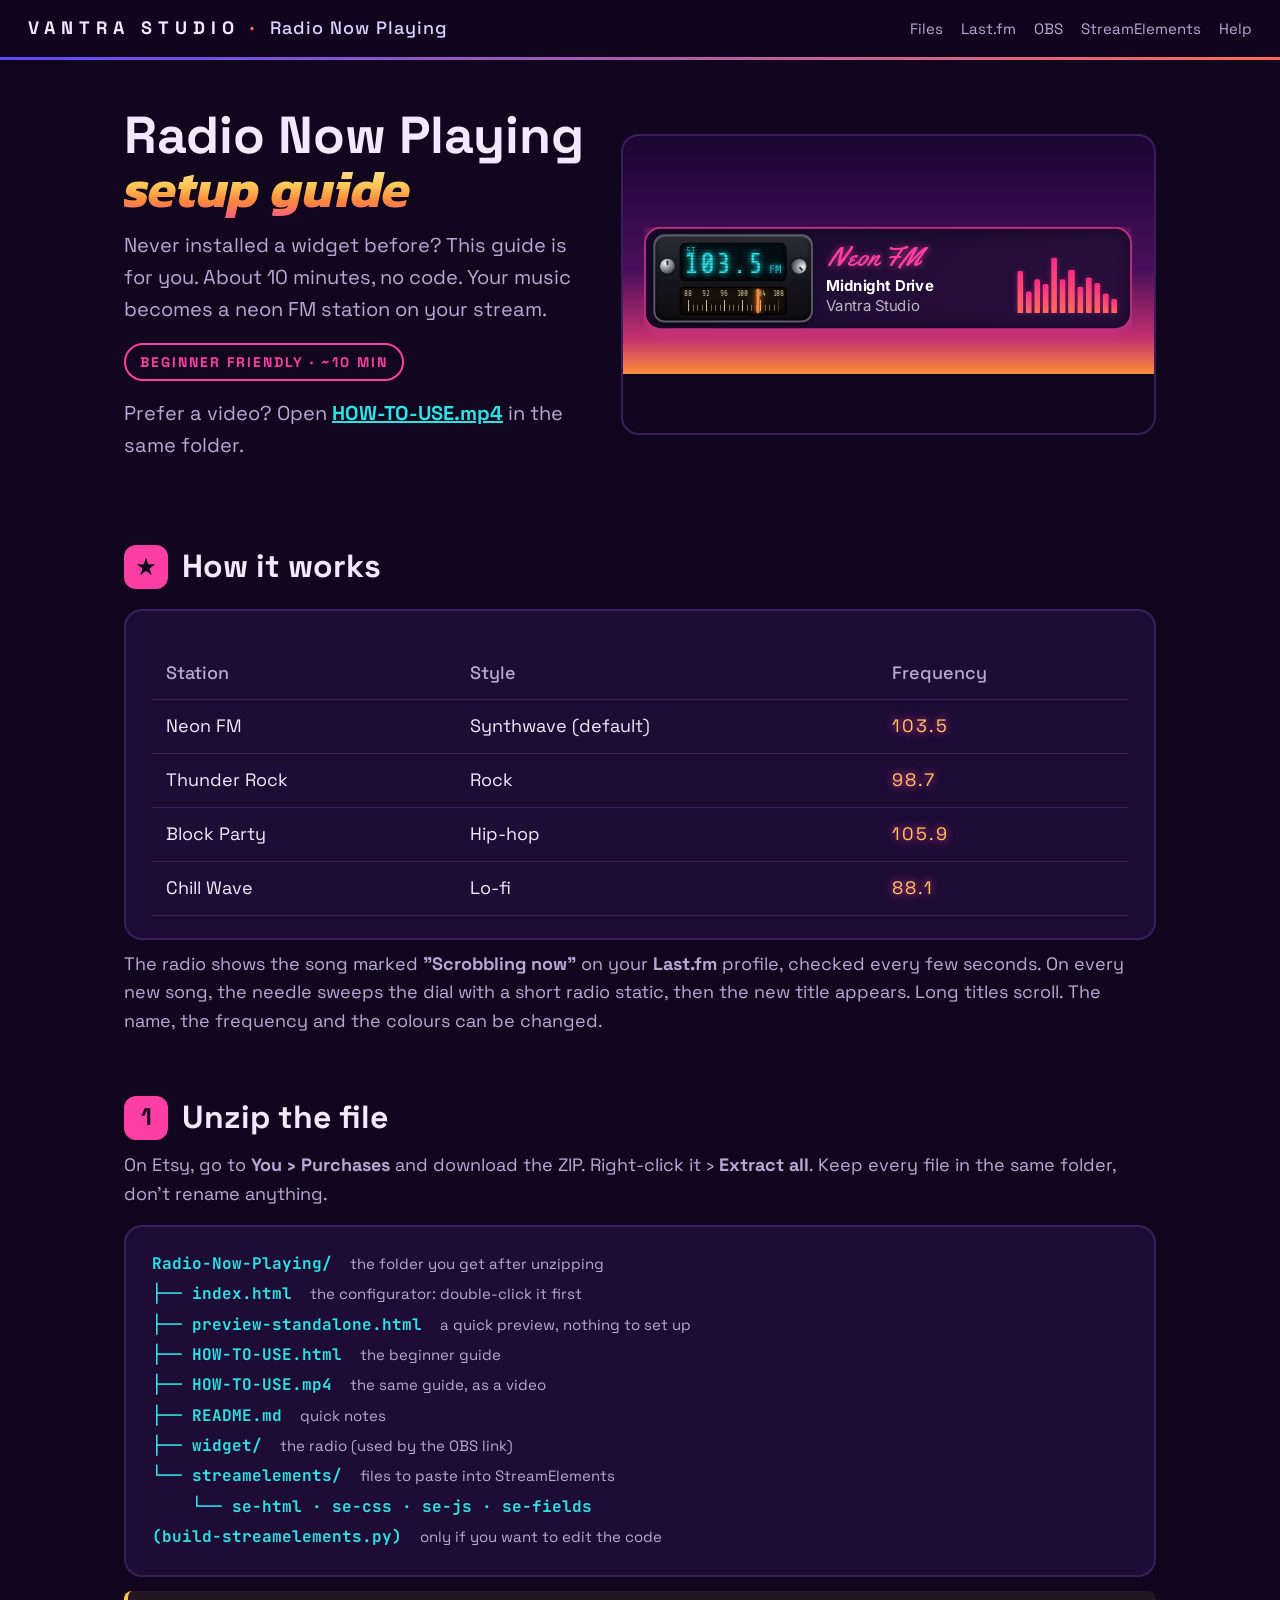
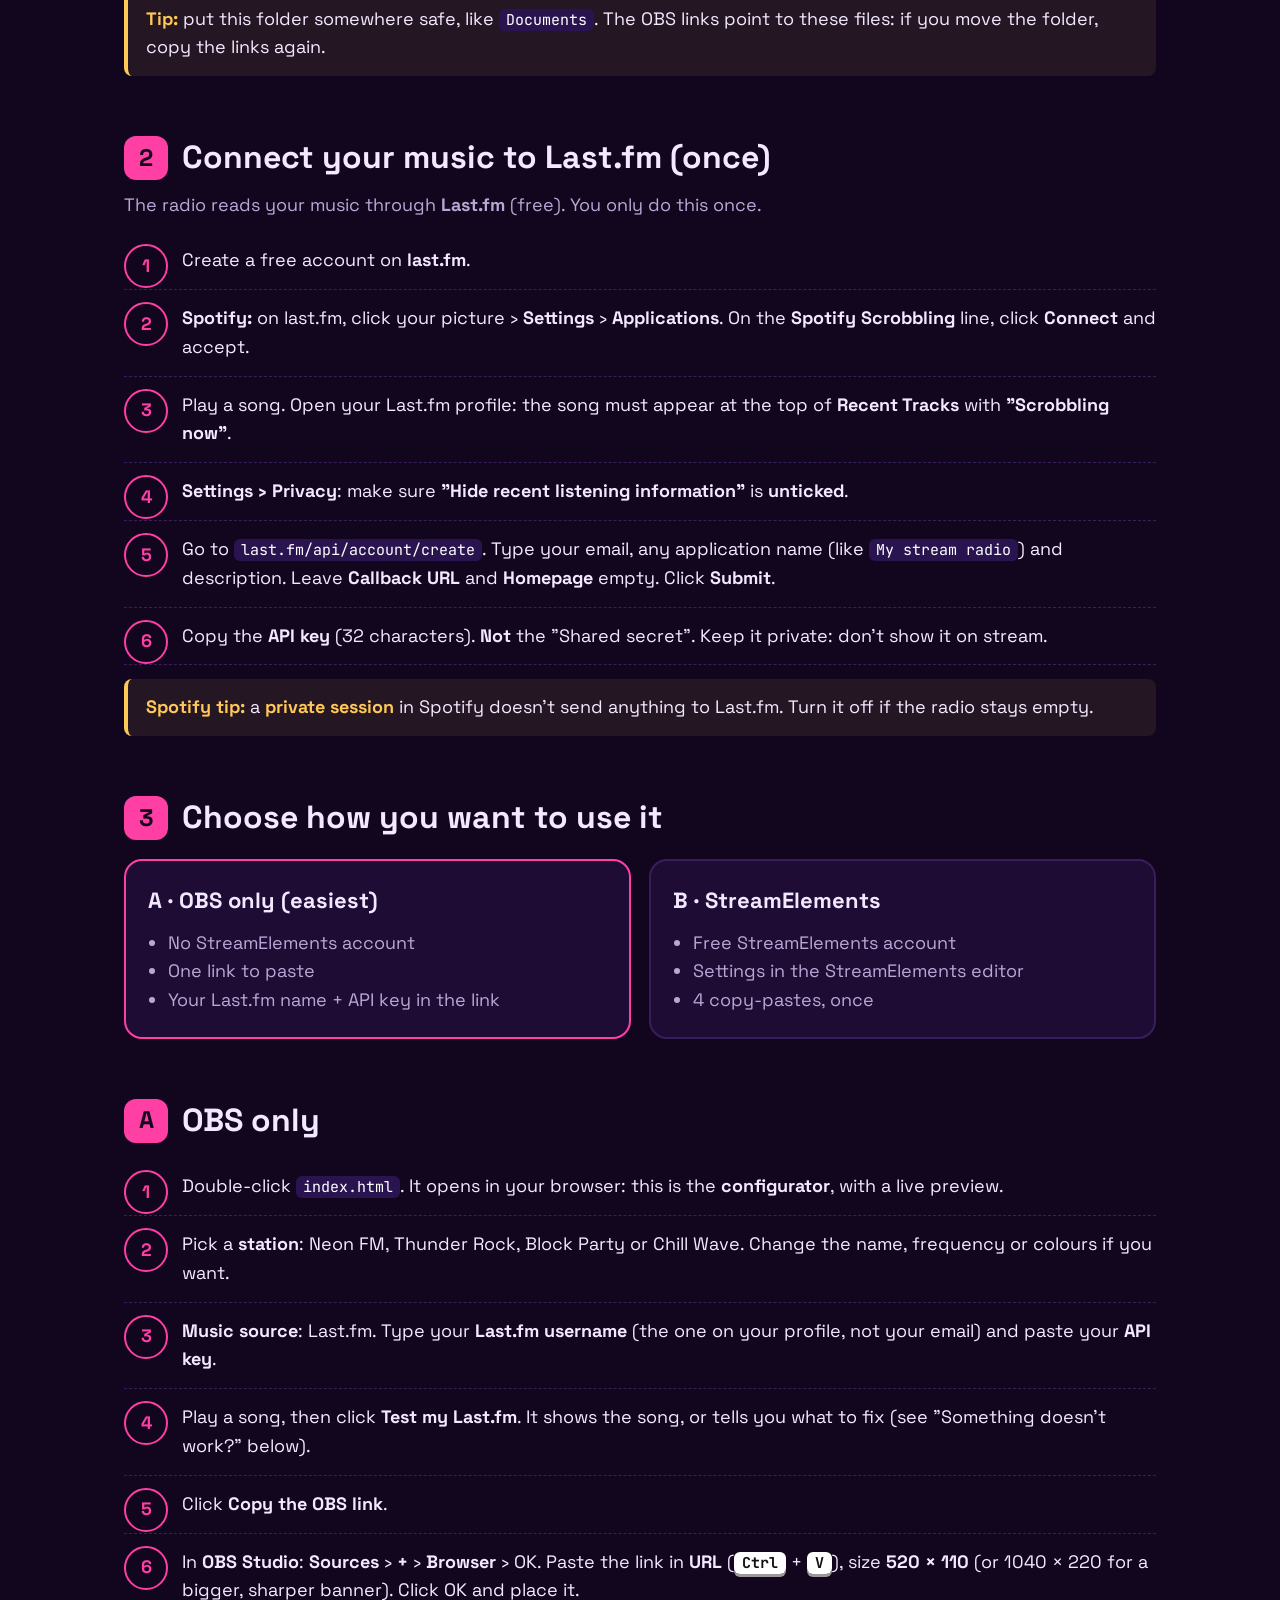
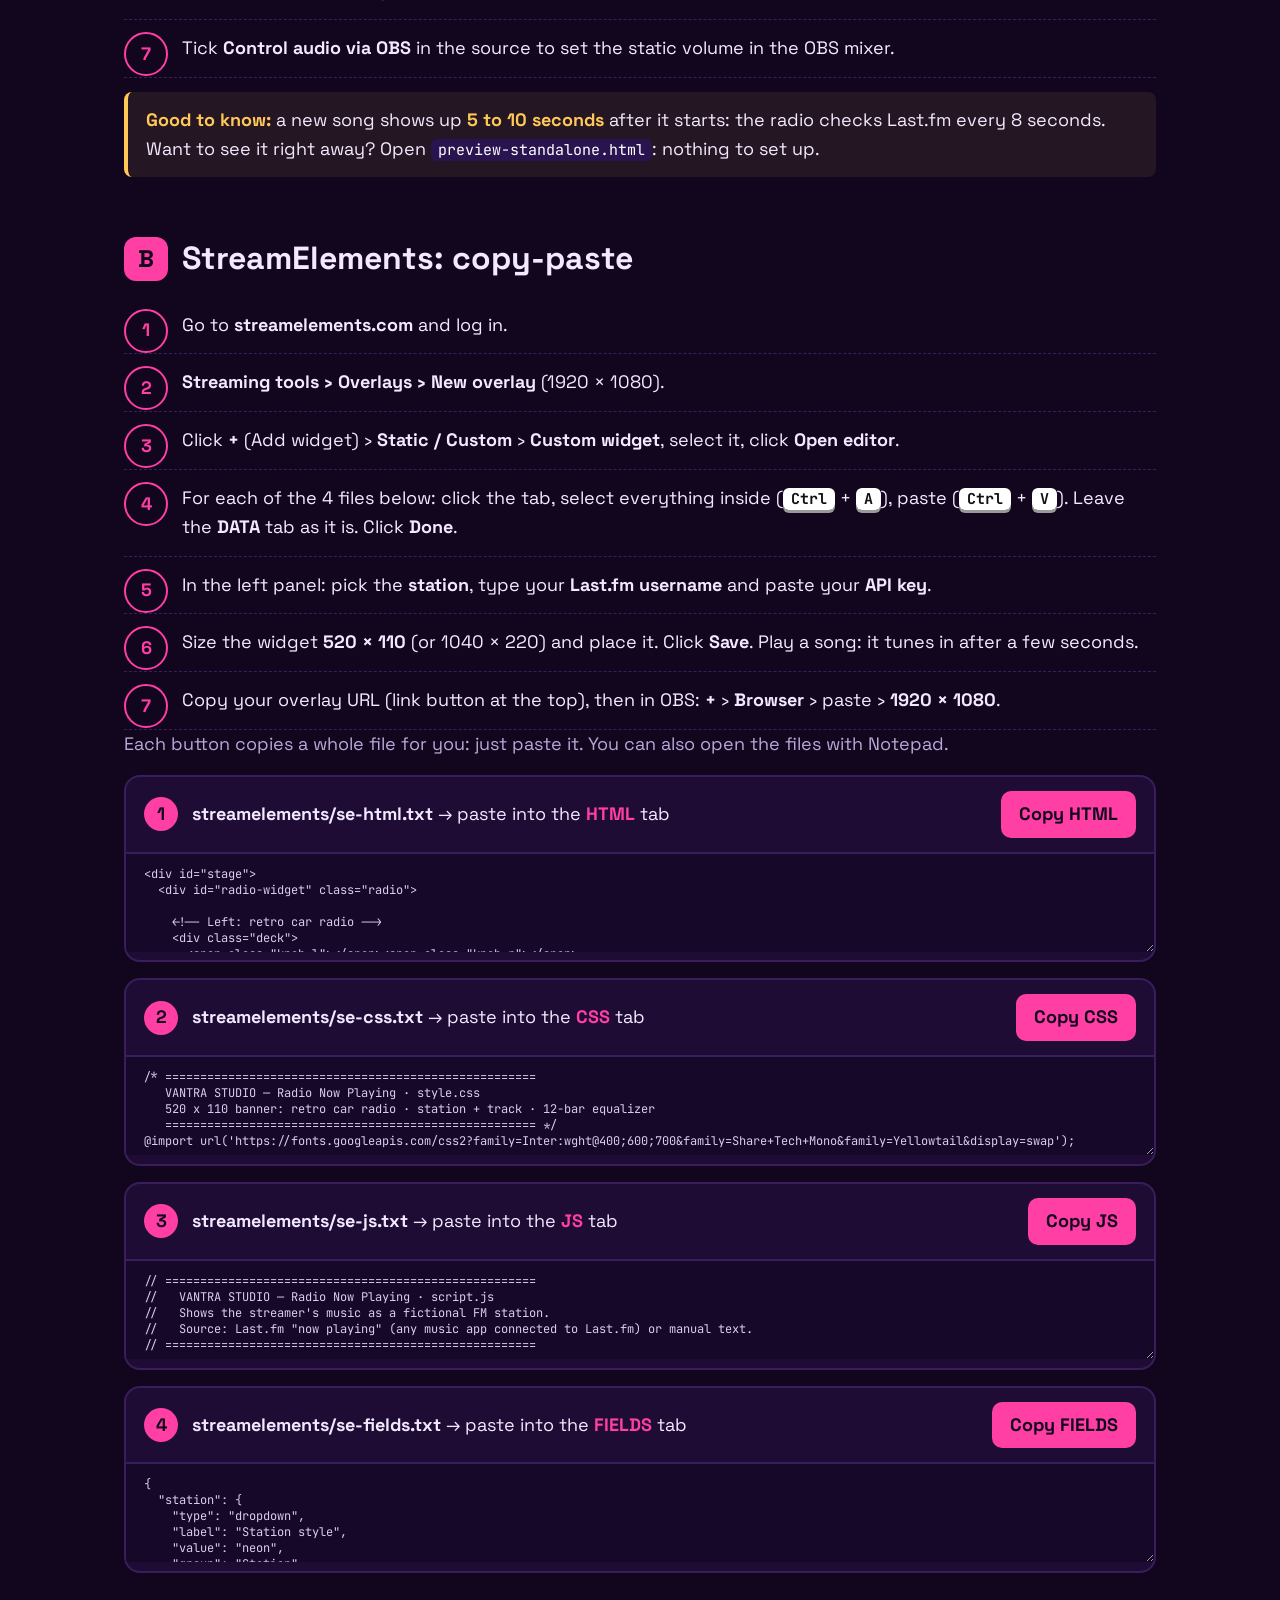
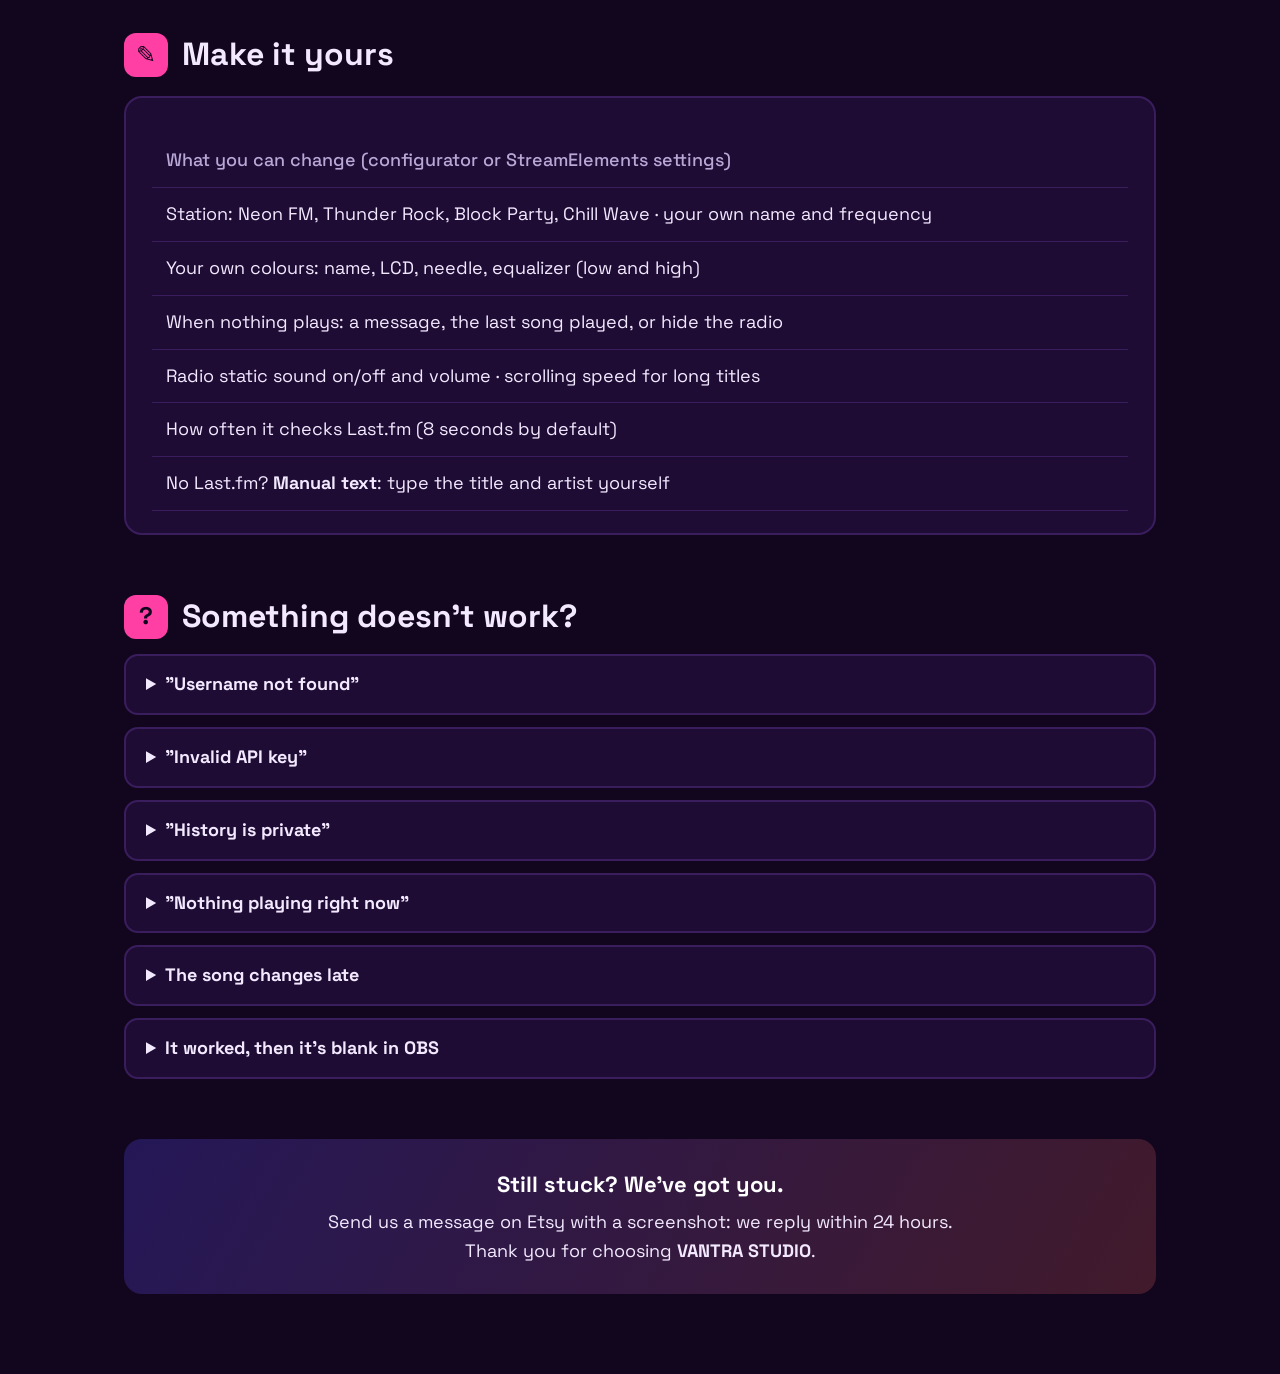
==== HOW-TO-USE.html @ 42553421 "Add beginner guide (HOW-TO-USE.html) and setup tutorial video Co-Authored-By: Claude Opus 5.5 <norep" ====
<!DOCTYPE html>
<html lang="en">
<head>
<meta charset="UTF-8">
<meta name="viewport" content="width=device-width, initial-scale=1">
<title>Radio Now Playing — Setup guide · VANTRA STUDIO</title>
<link href="https://fonts.googleapis.com/css2?family=Space+Grotesk:wght@400;500;700&family=JetBrains+Mono:wght@400;700&family=Kanit:ital,wght@1,900&display=swap" rel="stylesheet">
<style>
:root{--acc:#ff3fa4;--teal:#2de2e6;--gold:#ffc857;--coral:#ff6b5b;--indigo:#5b4bff;--bg:#12061f;--card:#1e0c35;--line:#3a1d5c;--text:#f3e9ff;--muted:#b9a8d6}
*{margin:0;padding:0;box-sizing:border-box}
body{background:var(--bg);color:var(--text);font-family:'Space Grotesk',system-ui,sans-serif;font-size:18px;line-height:1.6}
a{color:var(--teal)}
.bar{position:sticky;top:0;z-index:10;display:flex;justify-content:space-between;align-items:center;padding:14px 28px;background:rgba(18,6,31,.92);backdrop-filter:blur(8px);border-bottom:3px solid transparent;border-image:linear-gradient(90deg,var(--indigo),var(--coral)) 1}
.brand{font-weight:700;letter-spacing:6px}.brand span{color:var(--coral);margin:0 10px}.brand em{font-style:normal;letter-spacing:1px;font-weight:500;color:#d9d4ff}
.bar nav a{color:var(--muted);text-decoration:none;margin-left:18px;font-size:15px}
.wrap{max-width:1080px;margin:0 auto;padding:0 24px 80px}
.hero{display:grid;grid-template-columns:1fr 1.15fr;gap:32px;align-items:center;padding:48px 0 24px}
.hero h1{font-size:52px;line-height:1.05}.hero h1 b{font-family:Kanit;font-style:italic;background:linear-gradient(180deg,#fff6d8,var(--gold) 45%,#ff8a3d 65%,var(--acc));-webkit-background-clip:text;background-clip:text;color:transparent}
.hero p{color:var(--muted);font-size:20px;margin-top:12px}
.pill{display:inline-block;margin-top:18px;padding:6px 14px;border-radius:999px;border:2px solid var(--acc);color:var(--acc);font-weight:700;font-size:14px;letter-spacing:2px}
.preview{position:relative;aspect-ratio:16/9;border-radius:18px;overflow:hidden;border:2px solid var(--line);background:linear-gradient(180deg,#1a0533,#4a0f5c 45%,#c2306e 68%,#ff8a3d 80%,#12061f 80.3%)}
.preview iframe{position:absolute;inset:0;width:100%;height:100%;border:0}
h2{font-size:32px;margin:56px 0 8px;display:flex;align-items:center;gap:14px}
h2 .n{display:inline-flex;min-width:44px;height:44px;padding:0 8px;border-radius:12px;background:var(--acc);color:#12061f;align-items:center;justify-content:center;font-size:24px}
h3{font-size:22px;margin:24px 0 6px;color:var(--teal)}
.lead{color:var(--muted)}
.card{background:var(--card);border:2px solid var(--line);border-radius:18px;padding:22px 26px;margin-top:16px}
.tree{font-family:'JetBrains Mono',monospace;font-size:16px;line-height:1.9;white-space:pre}
.tree b{color:var(--teal)}.tree i{font-style:normal;font-family:'Space Grotesk';color:var(--muted);margin-left:18px;font-size:15px}
ol.steps{counter-reset:s;list-style:none;margin-top:12px}
ol.steps>li{counter-increment:s;position:relative;padding:14px 0 14px 58px;border-bottom:1px dashed var(--line)}
ol.steps>li::before{content:counter(s);position:absolute;left:0;top:12px;width:40px;height:40px;border-radius:50%;border:2px solid var(--acc);color:var(--acc);font-weight:700;display:flex;align-items:center;justify-content:center}
kbd{font-family:'JetBrains Mono';background:#fff;color:#111;border-radius:6px;padding:1px 8px;box-shadow:0 3px 0 #999;font-size:15px;font-weight:700}
code{font-family:'JetBrains Mono';background:#2a1450;border-radius:6px;padding:1px 7px;font-size:15px;color:#fff}
.tip{margin-top:14px;padding:14px 18px;border-left:4px solid var(--gold);background:rgba(255,200,87,.08);border-radius:8px}.tip b{color:var(--gold)}
.methods{display:grid;grid-template-columns:1fr 1fr;gap:18px;margin-top:16px}
.method{background:var(--card);border:2px solid var(--line);border-radius:18px;padding:22px}.method.best{border-color:var(--acc)}
.method h4{font-size:22px}.method ul{margin:10px 0 0 20px;color:var(--muted)}
table{width:100%;border-collapse:collapse;margin-top:14px}td,th{text-align:left;padding:12px 14px;border-bottom:1px solid var(--line)}th{color:var(--muted);font-weight:500}
td.st{color:var(--gold);letter-spacing:2px;text-shadow:0 0 8px var(--acc)}
.copy{margin-top:16px;background:var(--card);border:2px solid var(--line);border-radius:16px;overflow:hidden}
.copy-head{display:flex;align-items:center;gap:14px;padding:14px 18px}.copy-head div{flex:1}.acc{color:var(--acc)}
.num{display:inline-flex;width:34px;height:34px;border-radius:50%;background:var(--acc);color:#12061f;font-weight:700;align-items:center;justify-content:center;flex-shrink:0}
.copy button{font:inherit;font-weight:700;padding:9px 18px;border-radius:10px;border:0;background:var(--acc);color:#12061f;cursor:pointer}.copy button.done{background:#fff}
.copy textarea{width:100%;height:100px;border:0;border-top:2px solid var(--line);background:#160828;color:#d8cdf2;font-family:'JetBrains Mono';font-size:12px;padding:12px 18px;resize:vertical}
details{background:var(--card);border:2px solid var(--line);border-radius:14px;padding:14px 20px;margin-top:12px}summary{cursor:pointer;font-weight:700}details p{margin-top:8px;color:var(--muted)}
.foot{margin-top:60px;padding:28px;border-radius:18px;background:linear-gradient(120deg,rgba(91,75,255,.25),rgba(255,107,91,.2));text-align:center}
@media (max-width:820px){.hero,.methods{grid-template-columns:1fr}.hero h1{font-size:38px}.tree{font-size:13px}}
</style>
</head>
<body>
<div class="bar"><div class="brand">VANTRA STUDIO<span>·</span><em>Radio Now Playing</em></div>
<nav><a href="#folder">Files</a><a href="#lastfm">Last.fm</a><a href="#obs">OBS</a><a href="#se">StreamElements</a><a href="#help">Help</a></nav></div>
<div class="wrap">
<div class="hero">
  <div>
    <h1>Radio Now Playing<br><b>setup guide</b></h1>
    <p>Never installed a widget before? This guide is for you. About 10 minutes, no code. Your music becomes a neon FM station on your stream.</p>
    <span class="pill">BEGINNER FRIENDLY · ~10 MIN</span>
    <p style="margin-top:16px">Prefer a video? Open <a href="HOW-TO-USE.mp4"><b>HOW-TO-USE.mp4</b></a> in the same folder.</p>
  </div>
  <div class="preview"><iframe src="widget/index.html?demo=1&staticSound=false" title="Live preview" style="inset:auto;left:4%;top:50%;width:92%;height:auto;aspect-ratio:520/124;transform:translateY(-50%)"></iframe></div>
</div>

<h2><span class="n">★</span>How it works</h2>
<div class="card"><table>
<tr><th>Station</th><th>Style</th><th>Frequency</th></tr>
<tr><td>Neon FM</td><td>Synthwave (default)</td><td class="st">103.5</td></tr>
<tr><td>Thunder Rock</td><td>Rock</td><td class="st">98.7</td></tr>
<tr><td>Block Party</td><td>Hip-hop</td><td class="st">105.9</td></tr>
<tr><td>Chill Wave</td><td>Lo-fi</td><td class="st">88.1</td></tr>
</table></div>
<p class="lead" style="margin-top:10px">The radio shows the song marked <b>"Scrobbling now"</b> on your <b>Last.fm</b> profile, checked every few seconds. On every new song, the needle sweeps the dial with a short radio static, then the new title appears. Long titles scroll. The name, the frequency and the colours can be changed.</p>

<h2 id="folder"><span class="n">1</span>Unzip the file</h2>
<p class="lead">On Etsy, go to <b>You › Purchases</b> and download the ZIP. Right-click it › <b>Extract all</b>. Keep every file in the same folder, don't rename anything.</p>
<div class="card tree"><div><b>Radio-Now-Playing/</b><i>the folder you get after unzipping</i></div><div><b>├── index.html</b><i>the configurator: double-click it first</i></div><div><b>├── preview-standalone.html</b><i>a quick preview, nothing to set up</i></div><div><b>├── HOW-TO-USE.html</b><i>the beginner guide</i></div><div><b>├── HOW-TO-USE.mp4</b><i>the same guide, as a video</i></div><div><b>├── README.md</b><i>quick notes</i></div><div><b>├── widget/</b><i>the radio (used by the OBS link)</i></div><div><b>└── streamelements/</b><i>files to paste into StreamElements</i></div><div><b>    └── se-html · se-css · se-js · se-fields</b><i></i></div><div><b>(build-streamelements.py)</b><i>only if you want to edit the code</i></div></div>
<div class="tip"><b>Tip:</b> put this folder somewhere safe, like <code>Documents</code>. The OBS links point to these files: if you move the folder, copy the links again.</div>

<h2 id="lastfm"><span class="n">2</span>Connect your music to Last.fm (once)</h2>
<p class="lead">The radio reads your music through <b>Last.fm</b> (free). You only do this once.</p>
<ol class="steps">
  <li>Create a free account on <b>last.fm</b>.</li>
  <li><b>Spotify:</b> on last.fm, click your picture › <b>Settings</b> › <b>Applications</b>. On the <b>Spotify Scrobbling</b> line, click <b>Connect</b> and accept.</li>
  <li>Play a song. Open your Last.fm profile: the song must appear at the top of <b>Recent Tracks</b> with <b>"Scrobbling now"</b>.</li>
  <li><b>Settings › Privacy</b>: make sure <b>"Hide recent listening information"</b> is <b>unticked</b>.</li>
  <li>Go to <code>last.fm/api/account/create</code>. Type your email, any application name (like <code>My stream radio</code>) and description. Leave <b>Callback URL</b> and <b>Homepage</b> empty. Click <b>Submit</b>.</li>
  <li>Copy the <b>API key</b> (32 characters). <b>Not</b> the "Shared secret". Keep it private: don't show it on stream.</li>
</ol>
<div class="tip"><b>Spotify tip:</b> a <b>private session</b> in Spotify doesn't send anything to Last.fm. Turn it off if the radio stays empty.</div>

<h2><span class="n">3</span>Choose how you want to use it</h2>
<div class="methods">
  <div class="method best"><h4>A · OBS only (easiest)</h4><ul><li>No StreamElements account</li><li>One link to paste</li><li>Your Last.fm name + API key in the link</li></ul></div>
  <div class="method"><h4>B · StreamElements</h4><ul><li>Free StreamElements account</li><li>Settings in the StreamElements editor</li><li>4 copy-pastes, once</li></ul></div>
</div>

<h2 id="obs"><span class="n">A</span>OBS only</h2>
<ol class="steps">
  <li>Double-click <code>index.html</code>. It opens in your browser: this is the <b>configurator</b>, with a live preview.</li>
  <li>Pick a <b>station</b>: Neon FM, Thunder Rock, Block Party or Chill Wave. Change the name, frequency or colours if you want.</li>
  <li><b>Music source</b>: Last.fm. Type your <b>Last.fm username</b> (the one on your profile, not your email) and paste your <b>API key</b>.</li>
  <li>Play a song, then click <b>Test my Last.fm</b>. It shows the song, or tells you what to fix (see "Something doesn't work?" below).</li>
  <li>Click <b>Copy the OBS link</b>.</li>
  <li>In <b>OBS Studio</b>: <b>Sources</b> › <b>+</b> › <b>Browser</b> › OK. Paste the link in <b>URL</b> (<kbd>Ctrl</kbd> + <kbd>V</kbd>), size <b>520 × 110</b> (or 1040 × 220 for a bigger, sharper banner). Click OK and place it.</li>
  <li>Tick <b>Control audio via OBS</b> in the source to set the static volume in the OBS mixer.</li>
</ol>
<div class="tip"><b>Good to know:</b> a new song shows up <b>5 to 10 seconds</b> after it starts: the radio checks Last.fm every 8 seconds. Want to see it right away? Open <code>preview-standalone.html</code>: nothing to set up.</div>

<h2 id="se"><span class="n">B</span>StreamElements: copy-paste</h2>
<ol class="steps">
  <li>Go to <b>streamelements.com</b> and log in.</li>
  <li><b>Streaming tools › Overlays › New overlay</b> (1920 × 1080).</li>
  <li>Click <b>+</b> (Add widget) › <b>Static / Custom</b> › <b>Custom widget</b>, select it, click <b>Open editor</b>.</li>
  <li>For each of the 4 files below: click the tab, select everything inside (<kbd>Ctrl</kbd> + <kbd>A</kbd>), paste (<kbd>Ctrl</kbd> + <kbd>V</kbd>). Leave the <b>DATA</b> tab as it is. Click <b>Done</b>.</li>
  <li>In the left panel: pick the <b>station</b>, type your <b>Last.fm username</b> and paste your <b>API key</b>.</li>
  <li>Size the widget <b>520 × 110</b> (or 1040 × 220) and place it. Click <b>Save</b>. Play a song: it tunes in after a few seconds.</li>
  <li>Copy your overlay URL (link button at the top), then in OBS: <b>+</b> › <b>Browser</b> › paste › <b>1920 × 1080</b>.</li>
</ol>
<p class="lead">Each button copies a whole file for you: just paste it. You can also open the files with Notepad.</p>
<div class="copy"><div class="copy-head"><span class="num">1</span><div><b>streamelements/se-html.txt</b> → paste into the <b class="acc">HTML</b> tab</div>
    <button onclick="copyCode(0, this)">Copy HTML</button></div>
    <textarea id="code0" readonly>&lt;div id="stage"&gt;
  &lt;div id="radio-widget" class="radio"&gt;

    &lt;!-- Left: retro car radio --&gt;
    &lt;div class="deck"&gt;
      &lt;span class="knob l"&gt;&lt;/span&gt;&lt;span class="knob r"&gt;&lt;/span&gt;
      &lt;div class="lcd"&gt;
        &lt;canvas class="static" id="lcd-static" width="120" height="40"&gt;&lt;/canvas&gt;
        &lt;span class="st"&gt;ST&lt;/span&gt;
        &lt;span class="freq" id="freq"&gt;103.5&lt;/span&gt;&lt;span class="band"&gt;FM&lt;/span&gt;
      &lt;/div&gt;
      &lt;div class="dial"&gt;
        &lt;div class="scale"&gt;
          &lt;span style="left:0%"&gt;88&lt;/span&gt;&lt;span style="left:20%"&gt;92&lt;/span&gt;&lt;span style="left:40%"&gt;96&lt;/span&gt;
          &lt;span style="left:60%"&gt;100&lt;/span&gt;&lt;span style="left:80%"&gt;104&lt;/span&gt;&lt;span style="left:100%"&gt;108&lt;/span&gt;
        &lt;/div&gt;
        &lt;div class="ticks"&gt;&lt;/div&gt;
        &lt;div class="needle" id="needle"&gt;&lt;/div&gt;
      &lt;/div&gt;
    &lt;/div&gt;

    &lt;!-- Center: station + now playing --&gt;
    &lt;div class="info"&gt;
      &lt;canvas class="static" id="info-static" width="200" height="80"&gt;&lt;/canvas&gt;
      &lt;div class="station" id="station"&gt;Neon FM&lt;/div&gt;
      &lt;div class="line title"&gt;&lt;span class="marquee" id="title"&gt;Tuning in…&lt;/span&gt;&lt;/div&gt;
      &lt;div class="line artist"&gt;&lt;span class="marquee" id="artist"&gt;&lt;/span&gt;&lt;/div&gt;
    &lt;/div&gt;

    &lt;!-- Right: equalizer --&gt;
    &lt;div class="eq" id="eq"&gt;&lt;/div&gt;

  &lt;/div&gt;
&lt;/div&gt;
</textarea></div><div class="copy"><div class="copy-head"><span class="num">2</span><div><b>streamelements/se-css.txt</b> → paste into the <b class="acc">CSS</b> tab</div>
    <button onclick="copyCode(1, this)">Copy CSS</button></div>
    <textarea id="code1" readonly>/* =====================================================
   VANTRA STUDIO — Radio Now Playing · style.css
   520 x 110 banner: retro car radio · station + track · 12-bar equalizer
   ===================================================== */
@import url('https://fonts.googleapis.com/css2?family=Inter:wght@400;600;700&amp;family=Share+Tech+Mono&amp;family=Yellowtail&amp;display=swap');

:root {
  /* Set by the station preset (or your own colors) */
  --name:    #ff3fa4;   /* station name */
  --lcd:     #2de2e6;   /* LCD digits — cyan */
  --needle:  #ff8a3d;   /* dial needle — orange */
  --eq-from: #ff6b5b;   /* equalizer bottom — coral */
  --eq-to:   #ff2e88;   /* equalizer top — hot pink */
  --bg1:     #1a0b2e;
  --bg2:     #2a0f3d;
  --edge:    #ff3fa4;
  --text:    #ffffff;
  --muted:   rgba(255, 255, 255, .7);
  --scale:   1;
}

* { margin: 0; padding: 0; box-sizing: border-box; }
html, body { background: transparent; overflow: hidden; width: 100%; height: 100%; }

#stage {
  position: fixed;
  inset: 0;
  display: flex;
  align-items: flex-start;
  justify-content: flex-start;
}

/* ── The 520 x 110 banner (scaled to fit the browser source) ── */
.radio {
  position: relative;
  flex-shrink: 0;
  width: 520px;
  height: 110px;
  transform: scale(var(--scale));
  transform-origin: 0 0;
  display: flex;
  align-items: center;
  gap: 14px;
  padding: 8px 14px 8px 8px;
  border-radius: 18px;
  background: linear-gradient(135deg, var(--bg1), var(--bg2));
  border: 2px solid color-mix(in srgb, var(--edge) 70%, transparent);
  box-shadow: 0 0 14px color-mix(in srgb, var(--edge) 45%, transparent), inset 0 0 18px rgba(0,0,0,.45);
  font-family: Inter, sans-serif;
  color: var(--text);
  overflow: hidden;
  transition: opacity .4s ease, transform .4s ease;
}
.radio.idle-hidden { opacity: 0; }

/* =====================================================
   LEFT — retro car radio
   ===================================================== */
.deck {
  position: relative;
  flex-shrink: 0;
  width: 170px;
  height: 94px;
  border-radius: 12px;
  padding: 7px 26px 6px;
  background: linear-gradient(180deg, #2b2b33 0%, #15151b 55%, #0d0d12 100%);
  border: 2px solid #5a5a66;
  box-shadow: inset 0 1px 0 rgba(255,255,255,.25), inset 0 -2px 6px rgba(0,0,0,.6), 0 2px 6px rgba(0,0,0,.5);
  display: flex;
  flex-direction: column;
  gap: 6px;
}

/* Chrome knobs on both sides */
.knob {
  position: absolute;
  top: 24px;
  width: 16px;
  height: 16px;
  border-radius: 50%;
  background: radial-gradient(circle at 35% 30%, #f4f4f8, #8c8c99 45%, #3b3b44 80%);
  box-shadow: 0 1px 2px rgba(0,0,0,.7);
}
.knob::after { content: ""; position: absolute; left: 7px; top: 2px; width: 2px; height: 5px; background: #2b2b33; border-radius: 1px; }
.knob.l { left: 5px; }
.knob.r { right: 5px; transform: rotate(140deg); }

/* LCD window */
.lcd {
  position: relative;
  height: 42px;
  border-radius: 6px;
  background: linear-gradient(180deg, #05121a, #020a0f);
  border: 1px solid #000;
  box-shadow: inset 0 0 10px rgba(0,0,0,.9);
  display: flex;
  align-items: baseline;
  justify-content: center;
  gap: 5px;
  padding-top: 3px;
  overflow: hidden;
  font-family: 'Share Tech Mono', monospace;
  color: var(--lcd);
  text-shadow: 0 0 6px var(--lcd), 0 0 12px color-mix(in srgb, var(--lcd) 60%, transparent);
}
.lcd::after { /* LCD pixel grid */
  content: "";
  position: absolute;
  inset: 0;
  background: repeating-linear-gradient(0deg, rgba(0,0,0,.25) 0 1px, transparent 1px 3px);
  pointer-events: none;
}
.freq { font-size: 30px; line-height: 36px; letter-spacing: 1px; }
.band { font-size: 13px; opacity: .85; }
.st   { position: absolute; left: 6px; top: 3px; font-size: 9px; opacity: .8; }

/* Frequency dial */
.dial {
  position: relative;
  height: 30px;
  border-radius: 4px;
  background: linear-gradient(180deg, #1b130a, #0e0a06);
  border: 1px solid #000;
  box-shadow: inset 0 0 6px rgba(0,0,0,.9);
  overflow: hidden;
}
.scale { position: absolute; left: 8px; right: 8px; top: 2px; height: 10px; }
.scale span {
  position: absolute;
  transform: translateX(-50%);
  font-family: 'Share Tech Mono', monospace;
  font-size: 8px;
  line-height: 10px;
  color: #e9d8b5;
  opacity: .85;
}
.ticks {
  position: absolute;
  left: 8px; right: 8px; bottom: 3px;
  height: 12px;
  background:
    repeating-linear-gradient(90deg, rgba(233,216,181,.85) 0 1px, transparent 1px 20%),
    repeating-linear-gradient(90deg, rgba(233,216,181,.45) 0 1px, transparent 1px 5%);
  background-size: 100% 100%, 100% 55%;
  background-repeat: no-repeat;
  background-position: 0 0, 0 100%;
}
.needle {
  position: absolute;
  top: 1px;
  bottom: 1px;
  left: 50%;
  width: 3px;
  margin-left: -1px;
  border-radius: 2px;
  background: var(--needle);
  box-shadow: 0 0 6px var(--needle), 0 0 12px color-mix(in srgb, var(--needle) 60%, transparent);
}

/* Radio static (shown 400 ms while tuning) */
canvas.static { position: absolute; inset: 0; width: 100%; height: 100%; opacity: 0; pointer-events: none; z-index: 3; mix-blend-mode: screen; }
.tuning canvas.static { opacity: .75; }

/* =====================================================
   CENTER — station name + now playing
   ===================================================== */
.info {
  position: relative;
  flex: 1;
  min-width: 0;
  height: 94px;
  display: flex;
  flex-direction: column;
  justify-content: center;
}

.station {
  font-family: Yellowtail, cursive;
  font-size: 30px;
  line-height: 34px;
  color: var(--name);
  text-shadow: 0 0 8px color-mix(in srgb, var(--name) 65%, transparent);
  white-space: nowrap;
  overflow: hidden;
  text-overflow: ellipsis;
  padding: 0 2px 2px;
}

.line {
  position: relative;
  height: 22px;
  overflow: hidden;
  white-space: nowrap;
  font-size: 16px;
  line-height: 22px;
  -webkit-mask-image: linear-gradient(90deg, #000 0, #000 calc(100% - 18px), transparent);
  mask-image: linear-gradient(90deg, #000 0, #000 calc(100% - 18px), transparent);
}
.line.title  { font-weight: 700; color: var(--text); }
.line.artist { font-weight: 400; color: var(--muted); }

.marquee { display: inline-block; padding-right: 2px; transition: opacity .18s ease, transform .18s ease; }
.marquee.scroll { animation: marquee var(--dur, 10s) linear infinite; padding-right: 0; }
.marquee .gap { display: inline-block; width: 48px; }
@keyframes marquee {
  0%, 12% { transform: translateX(0); }
  100%    { transform: translateX(var(--shift)); }
}

.tuning .marquee { opacity: 0; transform: translateY(4px); }

/* =====================================================
   RIGHT — 12-bar equalizer
   ===================================================== */
.eq {
  flex-shrink: 0;
  width: 106px;
  height: 74px;
  display: flex;
  align-items: flex-end;
  gap: 3px;
}
.eq i {
  flex: 1;
  height: 8%;
  border-radius: 2px 2px 1px 1px;
  background: linear-gradient(0deg, var(--eq-from), var(--eq-to));
  box-shadow: 0 0 6px color-mix(in srgb, var(--eq-to) 45%, transparent);
  transition: height .09s linear;
}
</textarea></div><div class="copy"><div class="copy-head"><span class="num">3</span><div><b>streamelements/se-js.txt</b> → paste into the <b class="acc">JS</b> tab</div>
    <button onclick="copyCode(2, this)">Copy JS</button></div>
    <textarea id="code2" readonly>// =====================================================
//   VANTRA STUDIO — Radio Now Playing · script.js
//   Shows the streamer's music as a fictional FM station.
//   Source: Last.fm "now playing" (any music app connected to Last.fm) or manual text.
// =====================================================

const CONFIG = {
  // Station
  station:       'neon',          // neon | rock | hiphop | lofi
  stationName:   '',              // empty = name of the preset (e.g. "Neon FM")
  frequency:     '',              // empty = frequency of the preset (e.g. "103.5")

  // Music source
  source:        'lastfm',        // lastfm | manual
  lastfmUser:    '',
  lastfmKey:     '',
  manualTitle:   'Midnight Drive',
  manualArtist:  'Vantra Studio',
  pollSeconds:   8,

  // Behaviour
  idleMode:      'message',       // message | last (last track played) | hide
  idleText:      'Waiting for the next track…',
  hideWhenIdle:  false,           // old setting, same as idleMode "hide"
  staticSound:   true,
  staticVolume:  30,
  scrollSpeed:   40,              // px per second for long titles
  fitToSource:   true,            // scale the 520x110 banner to the browser source width

  // Optional color overrides (empty = preset colors)
  nameColor:     '',
  lcdColor:      '',
  needleColor:   '',
  eqFrom:        '',
  eqTo:          '',
};

const DEFAULTS = { ...CONFIG };

// Station presets — only names and colors change
const STATIONS = {
  neon:   { name: 'Neon FM',     freq: '103.5', name_c: '#ff3fa4', lcd: '#2de2e6', needle: '#ff8a3d', eqFrom: '#ff6b5b', eqTo: '#ff2e88', bg1: '#1a0b2e', bg2: '#2a0f3d', edge: '#ff3fa4' },
  rock:   { name: 'Thunder Rock', freq: '98.7', name_c: '#ffd166', lcd: '#ffb000', needle: '#ff3b30', eqFrom: '#ff8a00', eqTo: '#e10600', bg1: '#180a08', bg2: '#2b0d0a', edge: '#ff6a00' },
  hiphop: { name: 'Block Party', freq: '105.9', name_c: '#ffd700', lcd: '#b388ff', needle: '#ffd700', eqFrom: '#7c4dff', eqTo: '#ff2e88', bg1: '#120a24', bg2: '#22103a', edge: '#ffd700' },
  lofi:   { name: 'Chill Wave',  freq: '88.1',  name_c: '#d6c6f2', lcd: '#9be7c4', needle: '#ffb4a2', eqFrom: '#a0c4ff', eqTo: '#ffc6ff', bg1: '#141a2e', bg2: '#1f2440', edge: '#a0c4ff' },
};

let current   = { key: null, title: '', artist: '' };
let playing   = false;
let pollTimer = null;

// =====================================================
//   StreamElements
// =====================================================

window.addEventListener('onWidgetLoad', ({ detail }) =&gt; {
  if (detail?.fieldData) applyFields(detail.fieldData);
  applyConfig();
});

// =====================================================
//   Settings
// =====================================================

function coerce(key, value) {
  const def = DEFAULTS[key];
  if (typeof def === 'number')  return Number.isFinite(+value) ? +value : def;
  if (typeof def === 'boolean') return value === true || value === 'true' || value === '1' || value === 1;
  return value == null ? def : String(value);
}

function applyFields(f) {
  Object.keys(f || {}).forEach(k =&gt; { if (k in DEFAULTS) CONFIG[k] = coerce(k, f[k]); });
  if (CONFIG.hideWhenIdle) CONFIG.idleMode = 'hide';
  if (!['lastfm', 'manual'].includes(CONFIG.source)) CONFIG.source = 'lastfm';
}

function applyUrlParams() {
  const params = new URLSearchParams(window.location.search);
  const f = {};
  params.forEach((v, k) =&gt; { f[k] = v; });
  applyFields(f);
  return [...params.keys()].length &gt; 0;
}

const validHex = c =&gt; (typeof c === 'string' &amp;&amp; /^#[0-9a-f]{6}$/i.test(c) ? c : '');

function preset() { return STATIONS[CONFIG.station] || STATIONS.neon; }
function stationFreq() {
  const f = parseFloat(String(CONFIG.frequency || preset().freq).replace(',', '.'));
  return Number.isFinite(f) ? Math.min(108, Math.max(88, f)) : 103.5;
}

function applyConfig() {
  const p = preset();
  const r = document.documentElement.style;
  r.setProperty('--name',    validHex(CONFIG.nameColor)   || p.name_c);
  r.setProperty('--lcd',     validHex(CONFIG.lcdColor)    || p.lcd);
  r.setProperty('--needle',  validHex(CONFIG.needleColor) || p.needle);
  r.setProperty('--eq-from', validHex(CONFIG.eqFrom)      || p.eqFrom);
  r.setProperty('--eq-to',   validHex(CONFIG.eqTo)        || p.eqTo);
  r.setProperty('--bg1', p.bg1);
  r.setProperty('--bg2', p.bg2);
  r.setProperty('--edge', p.edge);

  document.getElementById('station').textContent = CONFIG.stationName || p.name;
  document.getElementById('freq').textContent = stationFreq().toFixed(1);
  placeNeedle(stationFreq());
  fitScale();
  startSource();
}

function fitScale() {
  const s = CONFIG.fitToSource ? Math.max(0.2, window.innerWidth / 520) : 1;
  document.documentElement.style.setProperty('--scale', String(s));
}
window.addEventListener('resize', fitScale);

// =====================================================
//   Dial needle
// =====================================================

const needlePos = f =&gt; `calc(8px + (100% - 16px) * ${(f - 88) / 20})`;

function placeNeedle(f) {
  document.getElementById('needle').style.left = needlePos(f);
}

// =====================================================
//   Track change: needle sweep + 400 ms radio static, then the new title
// =====================================================

const TUNE_MS = 400;

function showTrack(title, artist, isLast = false) {
  title = String(title || '').trim();
  artist = String(artist || '').trim();
  const key = `${title}␟${artist}␟${isLast}`;
  if (key === current.key) return;
  current = { key, title, artist };
  setPlaying(!!title &amp;&amp; !isLast);

  const radio = document.getElementById('radio-widget');
  radio.classList.remove('idle-hidden');
  radio.classList.add('tuning');

  const f = stationFreq();
  const needle = document.getElementById('needle');
  needle.animate([
    { left: needlePos(f) },
    { left: needlePos(88.6), offset: 0.3 },
    { left: needlePos(107.4), offset: 0.75 },
    { left: needlePos(f) },
  ], { duration: TUNE_MS, easing: 'ease-in-out' });

  playStatic();
  runStaticCanvas(TUNE_MS);

  setTimeout(() =&gt; {
    setLine('title', title || CONFIG.idleText);
    setLine('artist', title ? (isLast ? `Last played · ${artist}` : artist) : '');
    radio.classList.remove('tuning');
    if (!title &amp;&amp; CONFIG.idleMode === 'hide') radio.classList.add('idle-hidden');
    notifyParent('track', { title, artist });
  }, TUNE_MS);
}

// Nothing playing: message, last track played, or hidden (see "idleMode")
function showIdle(last) {
  if (CONFIG.idleMode === 'last' &amp;&amp; last &amp;&amp; last.title) { showTrack(last.title, last.artist, true); return; }
  if (current.key === '␟␟false') return;
  showTrack('', '');
}

// Long titles scroll (marquee); short ones stay still
function setLine(id, text) {
  const el = document.getElementById(id);
  el.classList.remove('scroll');
  el.style.removeProperty('--shift');
  el.textContent = text;
  requestAnimationFrame(() =&gt; {
    const box = el.parentElement.clientWidth;
    const w = el.scrollWidth;
    if (w &gt; box - 4) {
      el.innerHTML = `${esc(text)}&lt;span class="gap"&gt;&lt;/span&gt;${esc(text)}&lt;span class="gap"&gt;&lt;/span&gt;`;
      const shift = w + 48;
      el.style.setProperty('--shift', `-${shift}px`);
      el.style.setProperty('--dur', `${Math.max(4, shift / Math.max(10, CONFIG.scrollSpeed)) / 0.88}s`);
      el.classList.add('scroll');
    }
  });
}

const esc = s =&gt; String(s).replace(/&amp;/g, '&amp;amp;').replace(/&lt;/g, '&amp;lt;').replace(/&gt;/g, '&amp;gt;');

// Visual static (noise) on the LCD and the text area
function runStaticCanvas(ms) {
  const canvases = [...document.querySelectorAll('canvas.static')];
  const end = performance.now() + ms;
  const draw = () =&gt; {
    canvases.forEach(c =&gt; {
      const ctx = c.getContext('2d');
      const img = ctx.createImageData(c.width, c.height);
      for (let i = 0; i &lt; img.data.length; i += 4) {
        const v = Math.random() &lt; 0.5 ? 0 : Math.random() * 255;
        img.data[i] = img.data[i + 1] = img.data[i + 2] = v;
        img.data[i + 3] = Math.random() &lt; 0.6 ? 200 : 0;
      }
      ctx.putImageData(img, 0, 0);
    });
    if (performance.now() &lt; end) requestAnimationFrame(draw);
  };
  draw();
}

// Radio "crackle": 400 ms of filtered white noise (Web Audio, no file needed)
let audioCtx = null;
function playStatic() {
  if (!CONFIG.staticSound || !(CONFIG.staticVolume &gt; 0)) return;
  try {
    audioCtx = audioCtx || new (window.AudioContext || window.webkitAudioContext)();
    if (audioCtx.state === 'suspended') audioCtx.resume();
    const len = Math.floor(audioCtx.sampleRate * TUNE_MS / 1000);
    const buf = audioCtx.createBuffer(1, len, audioCtx.sampleRate);
    const d = buf.getChannelData(0);
    for (let i = 0; i &lt; len; i++) {
      const crackle = Math.random() &lt; 0.004 ? (Math.random() * 2 - 1) * 3 : 0;   // little pops
      d[i] = (Math.random() * 2 - 1) * 0.55 + crackle;
    }
    const src = audioCtx.createBufferSource();
    src.buffer = buf;
    const band = audioCtx.createBiquadFilter();
    band.type = 'bandpass';
    band.frequency.setValueAtTime(900, audioCtx.currentTime);
    band.frequency.linearRampToValueAtTime(3200, audioCtx.currentTime + TUNE_MS / 1000);   // the "sweep"
    band.Q.value = 0.8;
    const gain = audioCtx.createGain();
    const v = Math.min(1, CONFIG.staticVolume / 100) * 0.6;
    gain.gain.setValueAtTime(0.0001, audioCtx.currentTime);
    gain.gain.exponentialRampToValueAtTime(v, audioCtx.currentTime + 0.04);
    gain.gain.setValueAtTime(v, audioCtx.currentTime + TUNE_MS / 1000 - 0.08);
    gain.gain.exponentialRampToValueAtTime(0.0001, audioCtx.currentTime + TUNE_MS / 1000);
    src.connect(band).connect(gain).connect(audioCtx.destination);
    src.start();
  } catch (_) { /* audio not allowed: the visual static still plays */ }
}

// =====================================================
//   Equalizer — 12 animated bars (lively while music plays, resting when idle)
// =====================================================

const BARS = 12;
const bars = [];
let eqLevels = new Array(BARS).fill(0.08);

function buildEq() {
  const eq = document.getElementById('eq');
  eq.innerHTML = '';
  for (let i = 0; i &lt; BARS; i++) { const b = document.createElement('i'); eq.appendChild(b); bars.push(b); }
}

function setPlaying(on) { playing = on; }

let lastEq = 0;
function eqLoop(t) {
  if (t - lastEq &gt; 90) {
    lastEq = t;
    const beat = 0.55 + 0.45 * Math.abs(Math.sin(t / 260));
    for (let i = 0; i &lt; BARS; i++) {
      // bass on the left is taller, treble on the right is livelier
      const shape = 1 - Math.abs(i - 3.5) / 11;
      const target = playing ? Math.min(1, (0.25 + Math.random() * 0.75) * shape * beat + 0.08) : 0.06 + Math.random() * 0.04;
      eqLevels[i] += (target - eqLevels[i]) * (playing ? 0.75 : 0.3);
      bars[i].style.height = `${Math.round(eqLevels[i] * 100)}%`;
    }
  }
  requestAnimationFrame(eqLoop);
}

// =====================================================
//   Music sources
// =====================================================

function stopSources() {
  clearInterval(pollTimer);
  pollTimer = null;
}

function status(msg, ok = true) { notifyParent('status', { msg, ok }); }

function startSource() {
  stopSources();

  if (CONFIG.source === 'manual') {
    showTrack(CONFIG.manualTitle, CONFIG.manualArtist);
    status('Manual mode: showing your own text.');
    return;
  }

  if (!CONFIG.lastfmUser || !CONFIG.lastfmKey) { status('Last.fm: add your username and API key.', false); showIdle(); return; }
  const every = Math.max(4, +CONFIG.pollSeconds || 8) * 1000;
  const poll = () =&gt; pollLastfm().catch(() =&gt; status('Last.fm: no answer right now (internet or Last.fm down). Trying again…', false));
  poll();
  pollTimer = setInterval(poll, every);
}

// Last.fm error codes → plain-English help
const LASTFM_ERRORS = {
  6:  'Last.fm: username not found. Check the spelling of your Last.fm username.',
  10: 'Last.fm: invalid API key. Copy the 32-character "API key" again (not the shared secret).',
  17: 'Last.fm: your listening history is private. Untick "Hide recent listening information" in your Last.fm privacy settings.',
  26: 'Last.fm: this API key was suspended. Create a new one.',
  29: 'Last.fm: too many checks. Raise "Check every" to 8 seconds or more.',
};

// Last.fm — the track marked "now playing" by your Last.fm profile
async function pollLastfm() {
  const url = 'https://ws.audioscrobbler.com/2.0/?method=user.getrecenttracks&amp;limit=1&amp;format=json'
    + `&amp;user=${encodeURIComponent(CONFIG.lastfmUser.trim())}&amp;api_key=${encodeURIComponent(CONFIG.lastfmKey.trim())}`;
  const res = await fetch(url, { cache: 'no-store' });
  const data = await res.json();
  if (data.error) { status(LASTFM_ERRORS[data.error] || `Last.fm: ${data.message || 'error'}`, false); showIdle(); return; }
  const tr = [].concat(data?.recenttracks?.track || [])[0];
  const track = tr ? { title: tr.name, artist: tr.artist?.['#text'] || tr.artist?.name || '' } : null;
  if (tr &amp;&amp; tr['@attr'] &amp;&amp; tr['@attr'].nowplaying === 'true') {
    showTrack(track.title, track.artist);
    status(`Last.fm: now playing for ${CONFIG.lastfmUser}.`);
  } else {
    showIdle(track);
    status(`Last.fm: connected to ${CONFIG.lastfmUser} — nothing playing right now. Start a song and wait a few seconds.`);
  }
}

// =====================================================
//   Configurator bridge
// =====================================================

function notifyParent(type, payload) {
  try { window.parent.postMessage({ type: `radio:${type}`, ...payload }, '*'); } catch (_) {}
}

window.addEventListener('message', ({ data }) =&gt; {
  if (!data || typeof data.type !== 'string') return;
  if (data.type === 'cmd:config') { applyFields(data.config || {}); applyConfig(); }
  if (data.type === 'cmd:track')  { showTrack(data.title, data.artist); }
  if (data.type === 'cmd:idle')   { showIdle(); }
});

// =====================================================
//   Boot
// =====================================================

const IS_SE = typeof window.SE_API !== 'undefined' || /streamelements\.com/.test(window.location.href);
const HAS_PARAMS = applyUrlParams();
const DEMO = new URLSearchParams(window.location.search).has('demo');

buildEq();
requestAnimationFrame(eqLoop);

function boot() {
  // Opened by itself with no settings (or ?demo=1): cycle through a few sample tracks
  if (DEMO || (!IS_SE &amp;&amp; window === window.top &amp;&amp; !HAS_PARAMS)) {
    CONFIG.source = 'manual';
    applyConfig();
    const demo = [
      ['Midnight Drive', 'Vantra Studio'],
      ['Ocean Boulevard Sunset (Extended Night Mix)', 'The Palm Street Collective'],
      ['Neon Heartbeat', 'Laser Coast'],
    ];
    let i = 0;
    setInterval(() =&gt; { i = (i + 1) % demo.length; showTrack(...demo[i]); }, 6000);
    showTrack(...demo[0]);
  } else if (!IS_SE) {
    applyConfig();
  }
  notifyParent('ready', {});
}

if (document.readyState === 'loading') document.addEventListener('DOMContentLoaded', boot);
else boot();
</textarea></div><div class="copy"><div class="copy-head"><span class="num">4</span><div><b>streamelements/se-fields.txt</b> → paste into the <b class="acc">FIELDS</b> tab</div>
    <button onclick="copyCode(3, this)">Copy FIELDS</button></div>
    <textarea id="code3" readonly>{
  "station": {
    "type": "dropdown",
    "label": "Station style",
    "value": "neon",
    "group": "Station",
    "options": {
      "neon": "Neon FM 103.5 (synthwave)",
      "rock": "Thunder Rock 98.7 (rock)",
      "hiphop": "Block Party 105.9 (hip-hop)",
      "lofi": "Chill Wave 88.1 (lo-fi)"
    }
  },
  "stationName": {
    "type": "text",
    "label": "Station name (empty = style name)",
    "value": "",
    "group": "Station"
  },
  "frequency": {
    "type": "text",
    "label": "Frequency 88–108 (empty = style frequency)",
    "value": "",
    "group": "Station"
  },
  "source": {
    "type": "dropdown",
    "label": "Music source",
    "value": "lastfm",
    "group": "Music source",
    "options": {
      "lastfm": "Last.fm — your music, live",
      "manual": "Manual text (no account)"
    }
  },
  "lastfmUser": {
    "type": "text",
    "label": "Last.fm username",
    "value": "",
    "group": "Music source"
  },
  "lastfmKey": {
    "type": "text",
    "label": "Last.fm API key (32 characters, not the shared secret)",
    "value": "",
    "group": "Music source"
  },
  "manualTitle": {
    "type": "text",
    "label": "Manual mode — title",
    "value": "Midnight Drive",
    "group": "Music source"
  },
  "manualArtist": {
    "type": "text",
    "label": "Manual mode — artist",
    "value": "Vantra Studio",
    "group": "Music source"
  },
  "pollSeconds": {
    "type": "slider",
    "label": "Check Last.fm every (seconds)",
    "value": 8,
    "min": 4,
    "max": 30,
    "step": 1,
    "group": "Music source"
  },
  "idleMode": {
    "type": "dropdown",
    "label": "When nothing plays",
    "value": "message",
    "group": "Behaviour",
    "options": {
      "message": "Show a message",
      "last": "Show the last track played",
      "hide": "Hide the radio"
    }
  },
  "idleText": {
    "type": "text",
    "label": "Message when nothing plays",
    "value": "Waiting for the next track…",
    "group": "Behaviour"
  },
  "staticSound": {
    "type": "checkbox",
    "label": "Radio static sound on track change",
    "value": true,
    "group": "Behaviour"
  },
  "staticVolume": {
    "type": "slider",
    "label": "Static volume",
    "value": 30,
    "min": 0,
    "max": 100,
    "step": 1,
    "group": "Behaviour"
  },
  "scrollSpeed": {
    "type": "slider",
    "label": "Scrolling speed for long titles",
    "value": 40,
    "min": 15,
    "max": 90,
    "step": 1,
    "group": "Behaviour"
  },
  "fitToSource": {
    "type": "checkbox",
    "label": "Scale the radio to the widget width",
    "value": true,
    "group": "Behaviour"
  },
  "nameColor": {
    "type": "colorpicker",
    "label": "Station name color (leave empty = style colors)",
    "value": "",
    "group": "Colors"
  },
  "lcdColor": {
    "type": "colorpicker",
    "label": "LCD color (leave empty = style colors)",
    "value": "",
    "group": "Colors"
  },
  "needleColor": {
    "type": "colorpicker",
    "label": "Needle color (leave empty = style colors)",
    "value": "",
    "group": "Colors"
  },
  "eqFrom": {
    "type": "colorpicker",
    "label": "Equalizer bottom color (leave empty = style colors)",
    "value": "",
    "group": "Colors"
  },
  "eqTo": {
    "type": "colorpicker",
    "label": "Equalizer top color (leave empty = style colors)",
    "value": "",
    "group": "Colors"
  }
}
</textarea></div>

<h2><span class="n">✎</span>Make it yours</h2>
<div class="card"><table><tr><th>What you can change (configurator or StreamElements settings)</th></tr>
<tr><td>Station: Neon FM, Thunder Rock, Block Party, Chill Wave · your own name and frequency</td></tr>
<tr><td>Your own colours: name, LCD, needle, equalizer (low and high)</td></tr>
<tr><td>When nothing plays: a message, the last song played, or hide the radio</td></tr>
<tr><td>Radio static sound on/off and volume · scrolling speed for long titles</td></tr>
<tr><td>How often it checks Last.fm (8 seconds by default)</td></tr>
<tr><td>No Last.fm? <b>Manual text</b>: type the title and artist yourself</td></tr>
</table></div>

<h2 id="help"><span class="n">?</span>Something doesn't work?</h2>
<details><summary>"Username not found"</summary><p>Check the spelling of your Last.fm username (the one in your profile address, not your email).</p></details>
<details><summary>"Invalid API key"</summary><p>Copy the "API key" again (32 characters), not the "Shared secret".</p></details>
<details><summary>"History is private"</summary><p>Last.fm › Settings › Privacy: untick "Hide recent listening information".</p></details>
<details><summary>"Nothing playing right now"</summary><p>Start a song and check your Last.fm profile shows "Scrobbling now". On Spotify, turn off the private session.</p></details>
<details><summary>The song changes late</summary><p>That's normal: 5 to 10 seconds. You can check Last.fm more often (minimum 4 seconds).</p></details>
<details><summary>It worked, then it's blank in OBS</summary><p>You probably moved the folder. Open index.html again from the new place and copy a new link.</p></details>

<div class="foot"><h3 style="color:#fff;margin:0 0 6px">Still stuck? We've got you.</h3>
<p>Send us a message on Etsy with a screenshot: we reply within 24 hours.<br>Thank you for choosing <b>VANTRA STUDIO</b>.</p></div>
</div>
<script>
function copyCode(i, btn) {
  const t = document.getElementById('code' + i);
  const done = () => { const o = btn.textContent; btn.textContent = '✓ Copied!'; btn.classList.add('done'); setTimeout(() => { btn.textContent = o; btn.classList.remove('done'); }, 1800); };
  if (navigator.clipboard && navigator.clipboard.writeText) navigator.clipboard.writeText(t.value).then(done, () => { t.select(); document.execCommand('copy'); done(); });
  else { t.select(); document.execCommand('copy'); done(); }
}
</script>
</body>
</html>
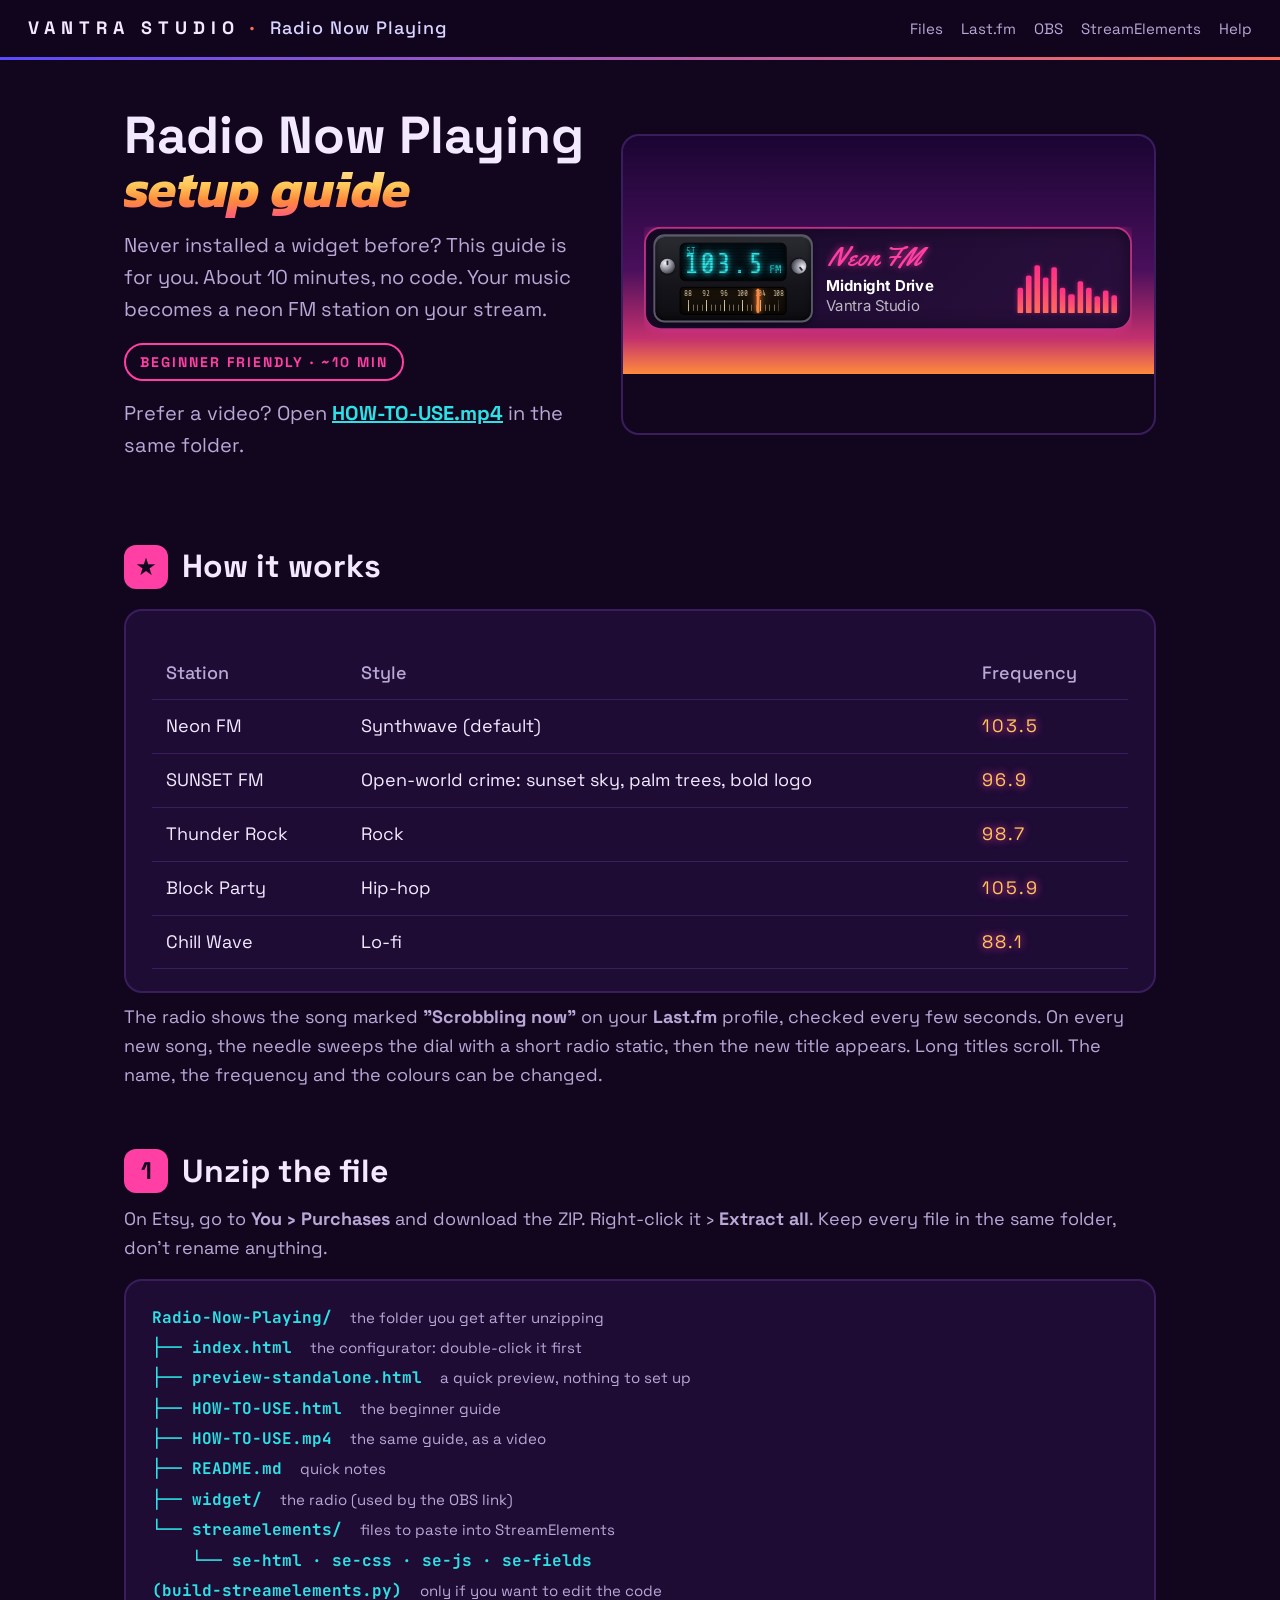
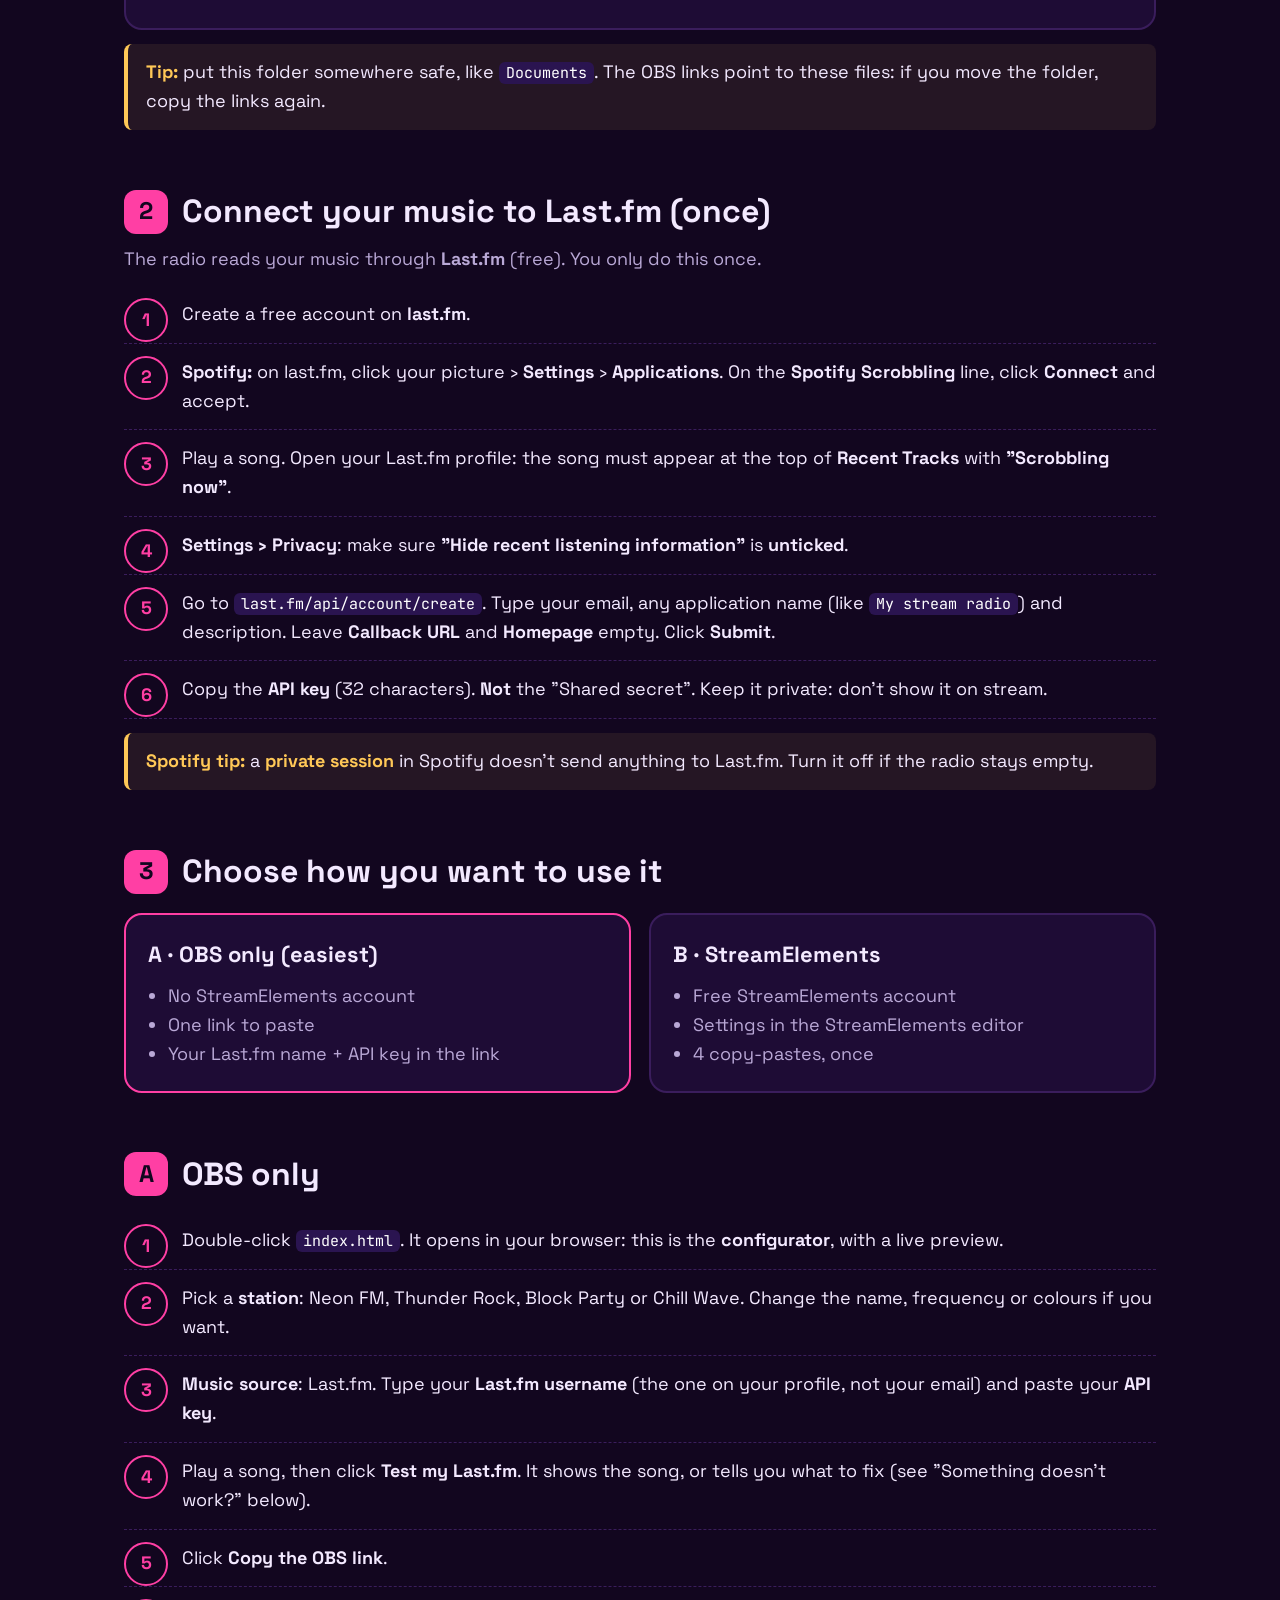
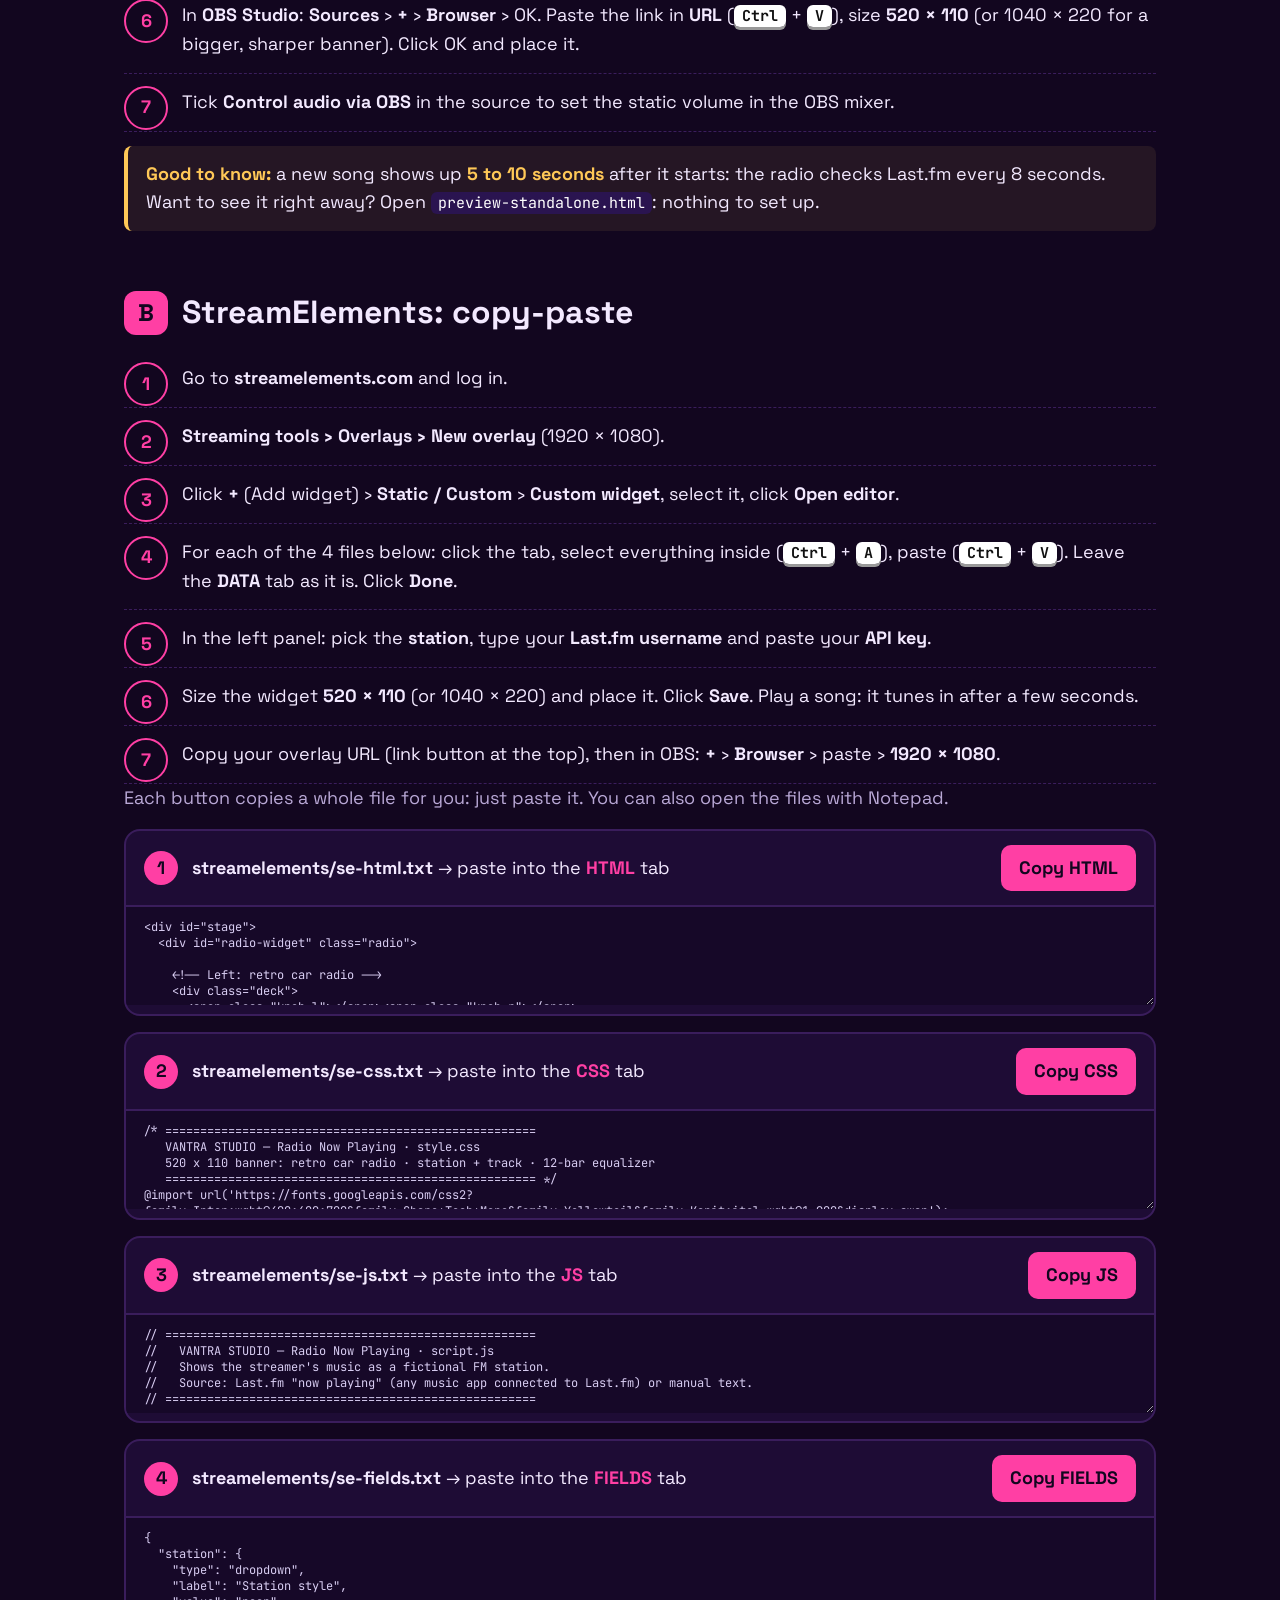
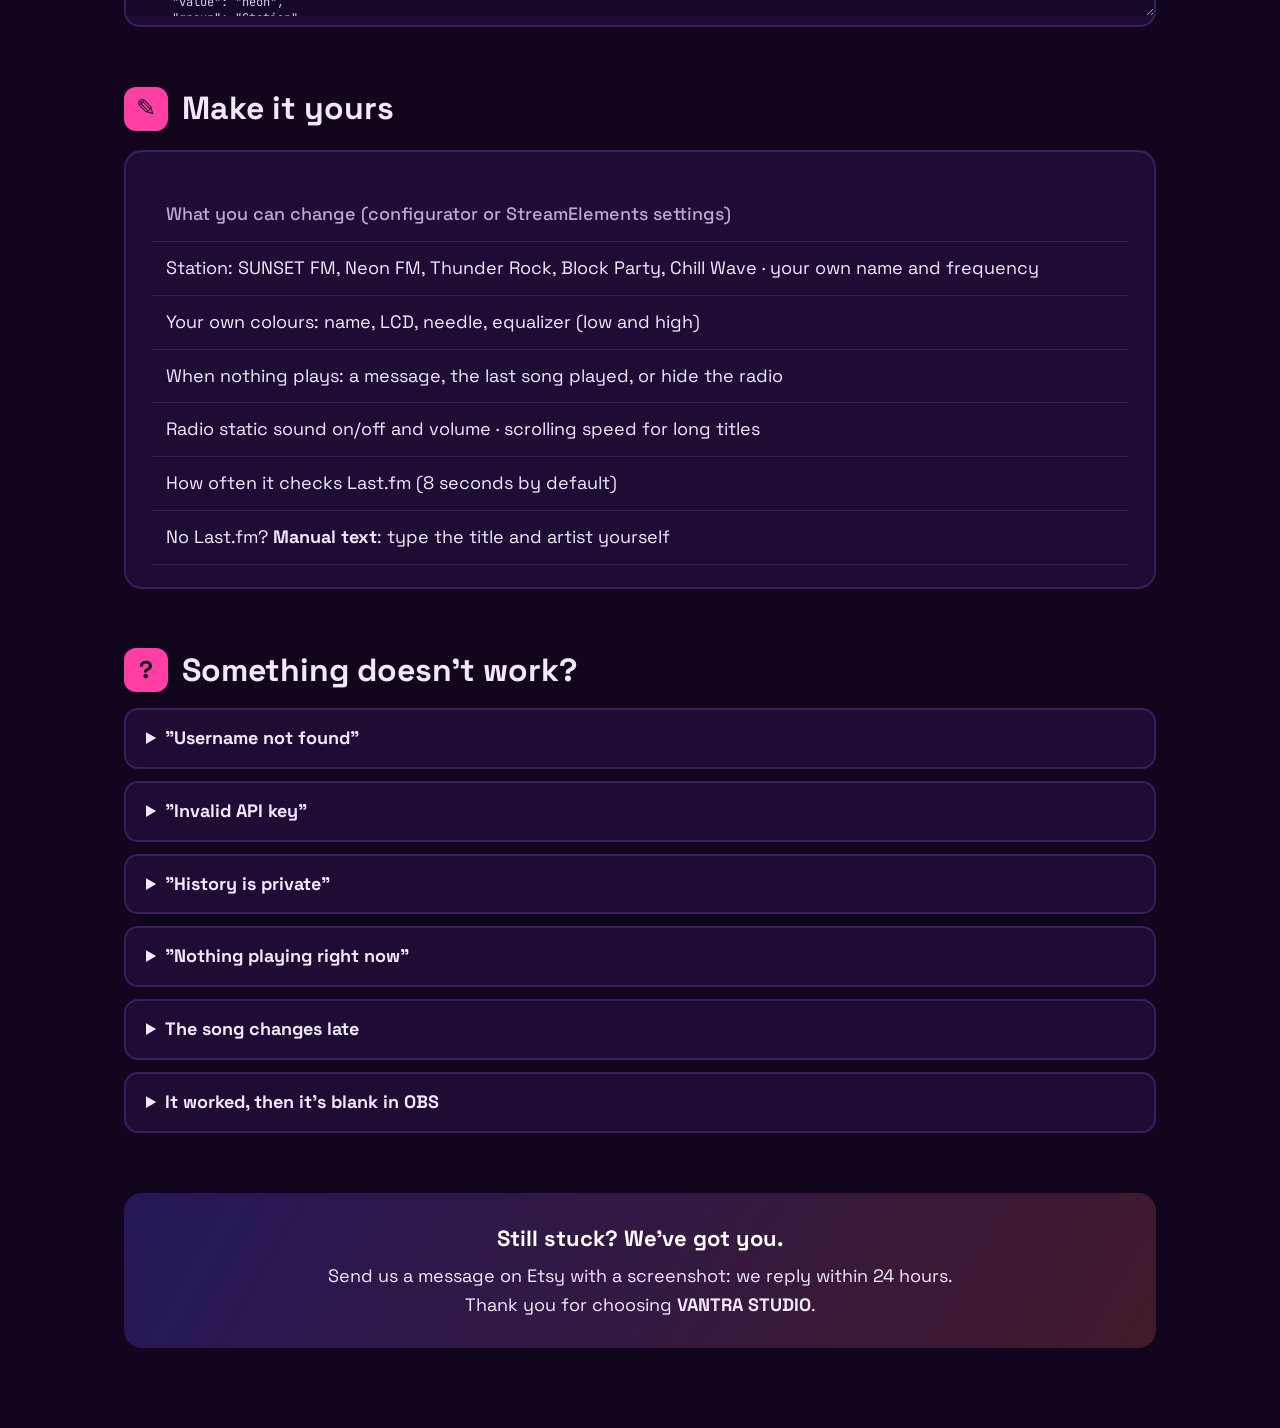
==== commit 20c67337: "Guide and tutorial video: add SUNSET FM Co-Authored-By: Claude Opus 5.5 <noreply@anthropic.com> Clau" ====
--- a/HOW-TO-USE.html
+++ b/HOW-TO-USE.html
@@ -66,6 +66,7 @@
 <div class="card"><table>
 <tr><th>Station</th><th>Style</th><th>Frequency</th></tr>
 <tr><td>Neon FM</td><td>Synthwave (default)</td><td class="st">103.5</td></tr>
+<tr><td>SUNSET FM</td><td>Open-world crime: sunset sky, palm trees, bold logo</td><td class="st">96.9</td></tr>
 <tr><td>Thunder Rock</td><td>Rock</td><td class="st">98.7</td></tr>
 <tr><td>Block Party</td><td>Hip-hop</td><td class="st">105.9</td></tr>
 <tr><td>Chill Wave</td><td>Lo-fi</td><td class="st">88.1</td></tr>
@@ -160,7 +161,7 @@
    VANTRA STUDIO — Radio Now Playing · style.css
    520 x 110 banner: retro car radio · station + track · 12-bar equalizer
    ===================================================== */
-@import url('https://fonts.googleapis.com/css2?family=Inter:wght@400;600;700&amp;family=Share+Tech+Mono&amp;family=Yellowtail&amp;display=swap');
+@import url('https://fonts.googleapis.com/css2?family=Inter:wght@400;600;700&amp;family=Share+Tech+Mono&amp;family=Yellowtail&amp;family=Kanit:ital,wght@1,900&amp;display=swap');
 
 :root {
   /* Set by the station preset (or your own colors) */
@@ -386,6 +387,44 @@
   box-shadow: 0 0 6px color-mix(in srgb, var(--eq-to) 45%, transparent);
   transition: height .09s linear;
 }
+
+/* =====================================================
+   SUNSET FM — open-world crime station
+   Sunset sky, sun, palm trees, bold white logo with a black outline
+   ===================================================== */
+/* SUNSET-LOGO:START (generated by tools/make-sunset-logo.py — a picture, no font file) */
+:root { --sunset-logo: url([data-uri]); }
+/* SUNSET-LOGO:END */
+
+.radio.sunset {
+  border-color: #ffc857;
+  box-shadow: 0 0 14px rgba(255, 63, 164, .55), 0 0 4px rgba(255, 200, 87, .8), inset 0 0 18px rgba(0,0,0,.35);
+  background:
+    /* palm trees */
+    url("data:image/svg+xml,%3Csvg xmlns='http://www.w3.org/2000/svg' width='520' height='110' viewBox='0 0 520 110'%3E%3Cg fill='%23170726'%3E%3Cpath d='M300 110 C302 88 306 70 313 52 L316 53 C310 71 307 89 306 110 Z'/%3E%3Cpath d='M314 52 C300 42 286 42 274 50 C288 46 300 48 313 55 Z M314 52 C306 38 292 32 280 34 C294 38 304 44 312 55 Z M314 52 C318 38 330 32 344 34 C332 38 322 44 316 55 Z M314 52 C328 44 342 44 354 52 C340 48 328 50 316 56 Z M314 52 C312 44 316 36 324 30 C320 38 318 46 317 54 Z'/%3E%3Cpath d='M488 110 C489 92 492 78 497 64 L500 65 C496 79 494 93 494 110 Z'/%3E%3Cpath d='M498 64 C487 56 476 56 466 62 C477 59 487 61 497 67 Z M498 64 C492 53 481 49 471 50 C482 53 490 58 496 67 Z M498 64 C502 53 512 49 522 50 C512 53 505 58 500 67 Z M498 64 C509 58 520 58 530 64 C519 61 509 62 500 68 Z'/%3E%3C/g%3E%3C/svg%3E") 0 0 / 100% 100% no-repeat,
+    /* sun (warm gradient, sitting on the horizon) */
+    url("data:image/svg+xml,%3Csvg xmlns='http://www.w3.org/2000/svg' width='520' height='110' viewBox='0 0 520 110'%3E%3Cdefs%3E%3ClinearGradient id='s' x1='0' y1='0' x2='0' y2='1'%3E%3Cstop offset='0' stop-color='%23ffe08a'/%3E%3Cstop offset='.55' stop-color='%23ff8a3d'/%3E%3Cstop offset='1' stop-color='%23ff3fa4'/%3E%3C/linearGradient%3E%3CradialGradient id='g'%3E%3Cstop offset='0' stop-color='%23ffc857' stop-opacity='.55'/%3E%3Cstop offset='1' stop-color='%23ffc857' stop-opacity='0'/%3E%3C/radialGradient%3E%3C/defs%3E%3Ccircle cx='430' cy='100' r='80' fill='url(%23g)'/%3E%3Ccircle cx='430' cy='100' r='46' fill='url(%23s)'/%3E%3C/svg%3E") 0 0 / 100% 100% no-repeat,
+    /* sky */
+    linear-gradient(180deg, #2a0b4a 0%, #5a1570 38%, #c2306e 70%, #ff8a3d 100%);
+}
+.radio.sunset .station {
+  font-family: Kanit, sans-serif;
+  font-style: italic;
+  font-weight: 900;
+  font-size: 28px;
+  line-height: 34px;
+  letter-spacing: .5px;
+  color: #fff;
+  text-shadow: -2px -2px 0 #000, 2px -2px 0 #000, -2px 2px 0 #000, 2px 2px 0 #000, 0 -2px 0 #000, 0 2px 0 #000, -2px 0 0 #000, 2px 0 0 #000, 3px 4px 0 #000;
+}
+.radio.sunset .station.has-logo {
+  color: transparent;
+  text-shadow: none;
+  background: var(--sunset-logo) left center / contain no-repeat;
+}
+.radio.sunset .line.title  { text-shadow: 0 2px 0 #000, 0 0 6px rgba(0,0,0,.7); }
+.radio.sunset .line.artist { color: #fff3e0; text-shadow: 0 1px 0 #000, 0 0 5px rgba(0,0,0,.8); }
+.radio.sunset .eq i { box-shadow: 0 0 0 1px rgba(23,7,38,.55), 0 0 6px rgba(0,0,0,.35); }
 </textarea></div><div class="copy"><div class="copy-head"><span class="num">3</span><div><b>streamelements/se-js.txt</b> → paste into the <b class="acc">JS</b> tab</div>
     <button onclick="copyCode(2, this)">Copy JS</button></div>
     <textarea id="code2" readonly>// =====================================================
@@ -433,6 +472,8 @@
   rock:   { name: 'Thunder Rock', freq: '98.7', name_c: '#ffd166', lcd: '#ffb000', needle: '#ff3b30', eqFrom: '#ff8a00', eqTo: '#e10600', bg1: '#180a08', bg2: '#2b0d0a', edge: '#ff6a00' },
   hiphop: { name: 'Block Party', freq: '105.9', name_c: '#ffd700', lcd: '#b388ff', needle: '#ffd700', eqFrom: '#7c4dff', eqTo: '#ff2e88', bg1: '#120a24', bg2: '#22103a', edge: '#ffd700' },
   lofi:   { name: 'Chill Wave',  freq: '88.1',  name_c: '#d6c6f2', lcd: '#9be7c4', needle: '#ffb4a2', eqFrom: '#a0c4ff', eqTo: '#ffc6ff', bg1: '#141a2e', bg2: '#1f2440', edge: '#a0c4ff' },
+  // Sunset FM: open-world crime look — sunset sky, palm trees, bold outlined logo
+  sunset: { name: 'SUNSET FM',   freq: '96.9',  name_c: '#ffffff', lcd: '#2de2e6', needle: '#ff3fa4', eqFrom: '#ff3fa4', eqTo: '#ffffff', bg1: '#2a0b4a', bg2: '#ff8a3d', edge: '#ffc857' },
 };
 
 let current   = { key: null, title: '', artist: '' };
@@ -493,7 +534,13 @@
   r.setProperty('--bg2', p.bg2);
   r.setProperty('--edge', p.edge);
 
-  document.getElementById('station').textContent = CONFIG.stationName || p.name;
+  const st = document.getElementById('station');
+  const isSunset = CONFIG.station === 'sunset';
+  st.textContent = CONFIG.stationName || p.name;
+  document.getElementById('radio-widget').classList.toggle('sunset', isSunset);
+  // the SUNSET FM logo is a picture (no font file shipped); a custom name uses the text style instead
+  const logo = getComputedStyle(document.documentElement).getPropertyValue('--sunset-logo').trim();
+  st.classList.toggle('has-logo', isSunset &amp;&amp; !CONFIG.stationName &amp;&amp; !!logo &amp;&amp; logo !== 'none');
   document.getElementById('freq').textContent = stationFreq().toFixed(1);
   placeNeedle(stationFreq());
   fitScale();
@@ -780,7 +827,8 @@
       "neon": "Neon FM 103.5 (synthwave)",
       "rock": "Thunder Rock 98.7 (rock)",
       "hiphop": "Block Party 105.9 (hip-hop)",
-      "lofi": "Chill Wave 88.1 (lo-fi)"
+      "lofi": "Chill Wave 88.1 (lo-fi)",
+      "sunset": "SUNSET FM 96.9 (open-world crime)"
     }
   },
   "stationName": {
@@ -920,7 +968,7 @@
 
 <h2><span class="n">✎</span>Make it yours</h2>
 <div class="card"><table><tr><th>What you can change (configurator or StreamElements settings)</th></tr>
-<tr><td>Station: Neon FM, Thunder Rock, Block Party, Chill Wave · your own name and frequency</td></tr>
+<tr><td>Station: SUNSET FM, Neon FM, Thunder Rock, Block Party, Chill Wave · your own name and frequency</td></tr>
 <tr><td>Your own colours: name, LCD, needle, equalizer (low and high)</td></tr>
 <tr><td>When nothing plays: a message, the last song played, or hide the radio</td></tr>
 <tr><td>Radio static sound on/off and volume · scrolling speed for long titles</td></tr>
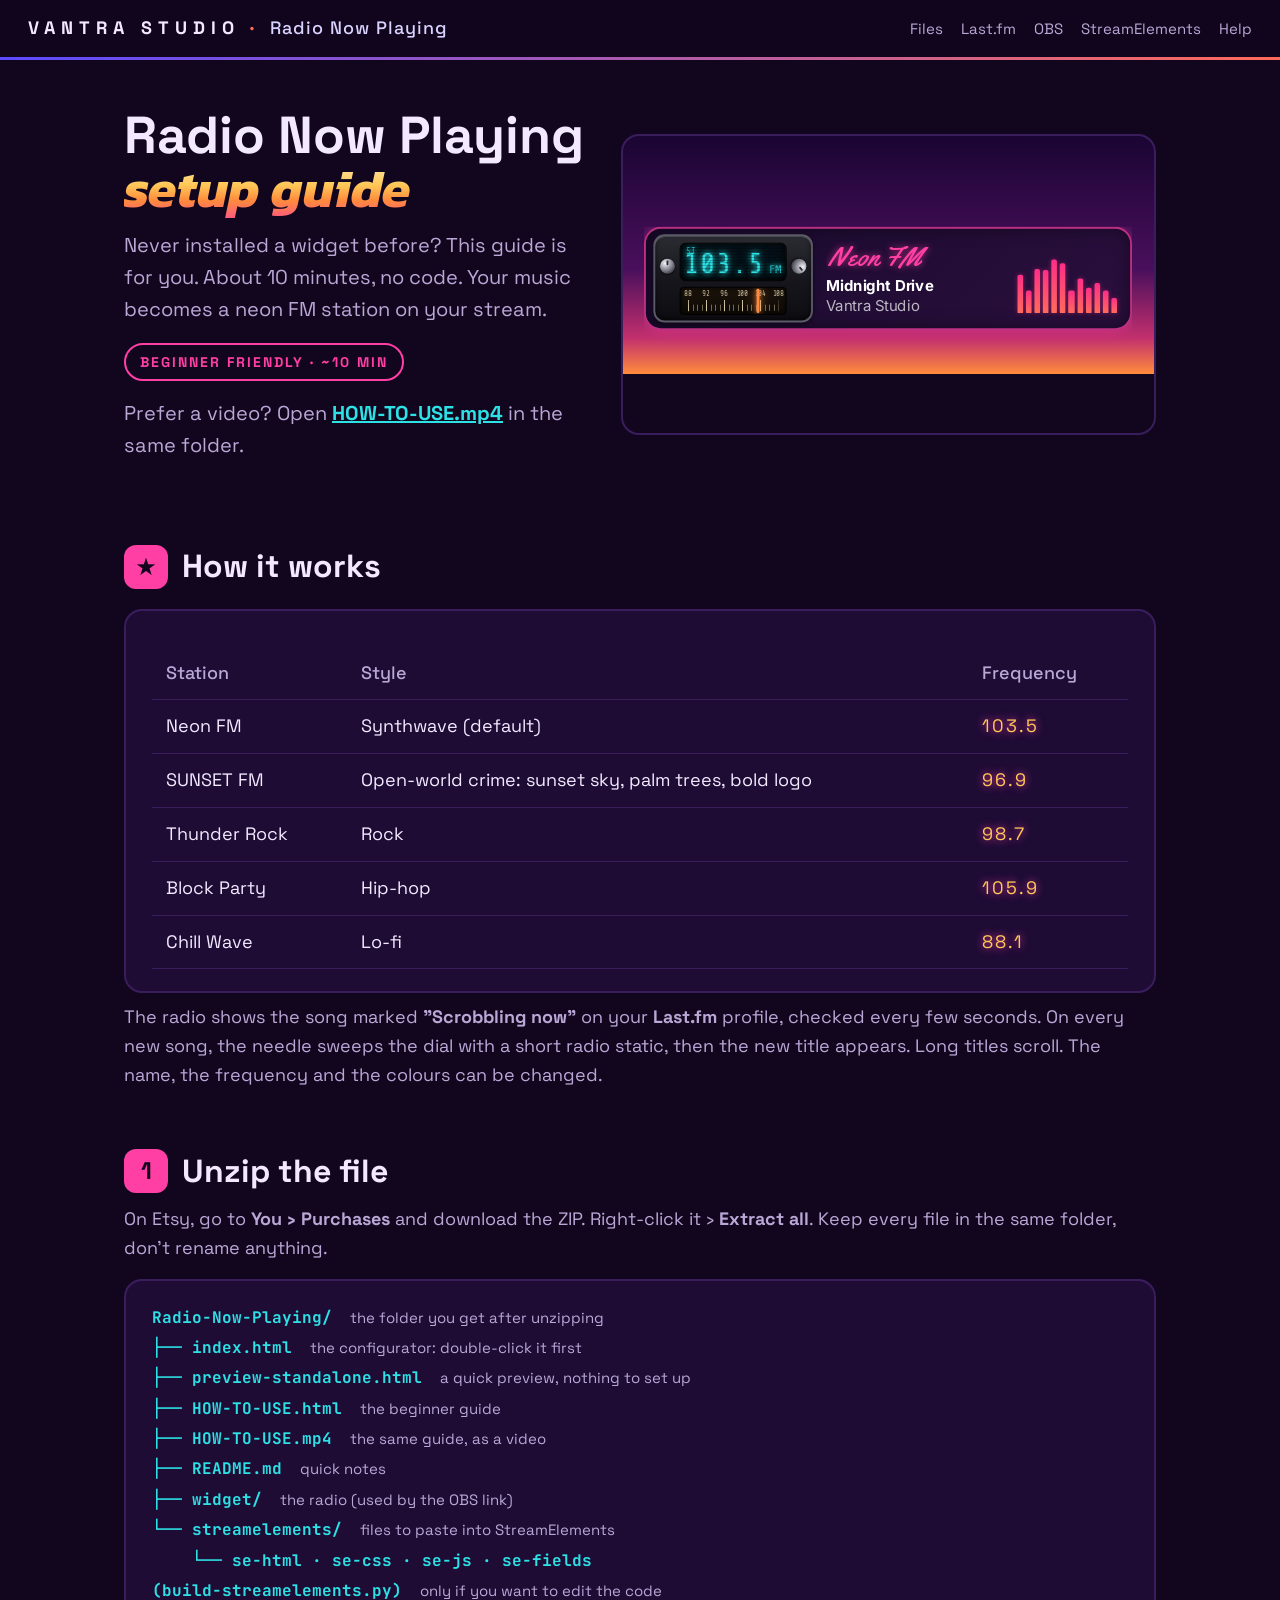
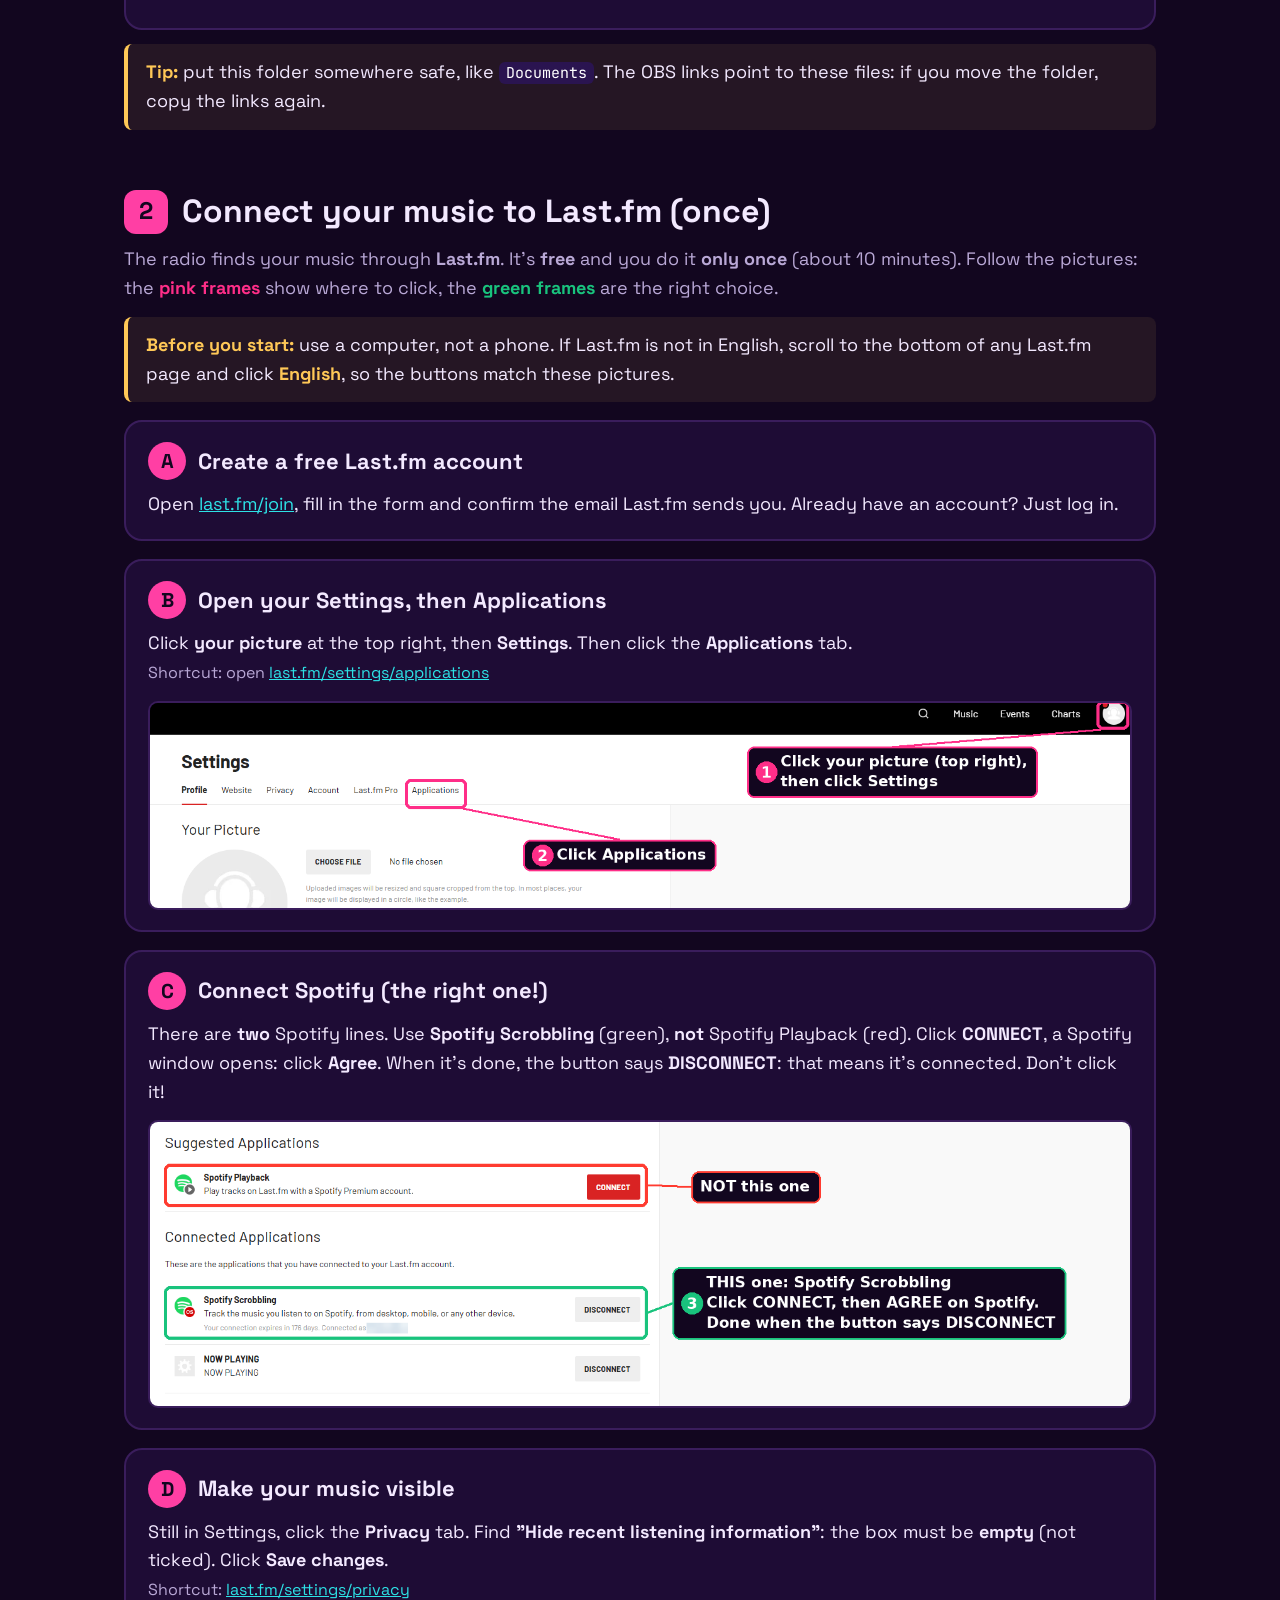
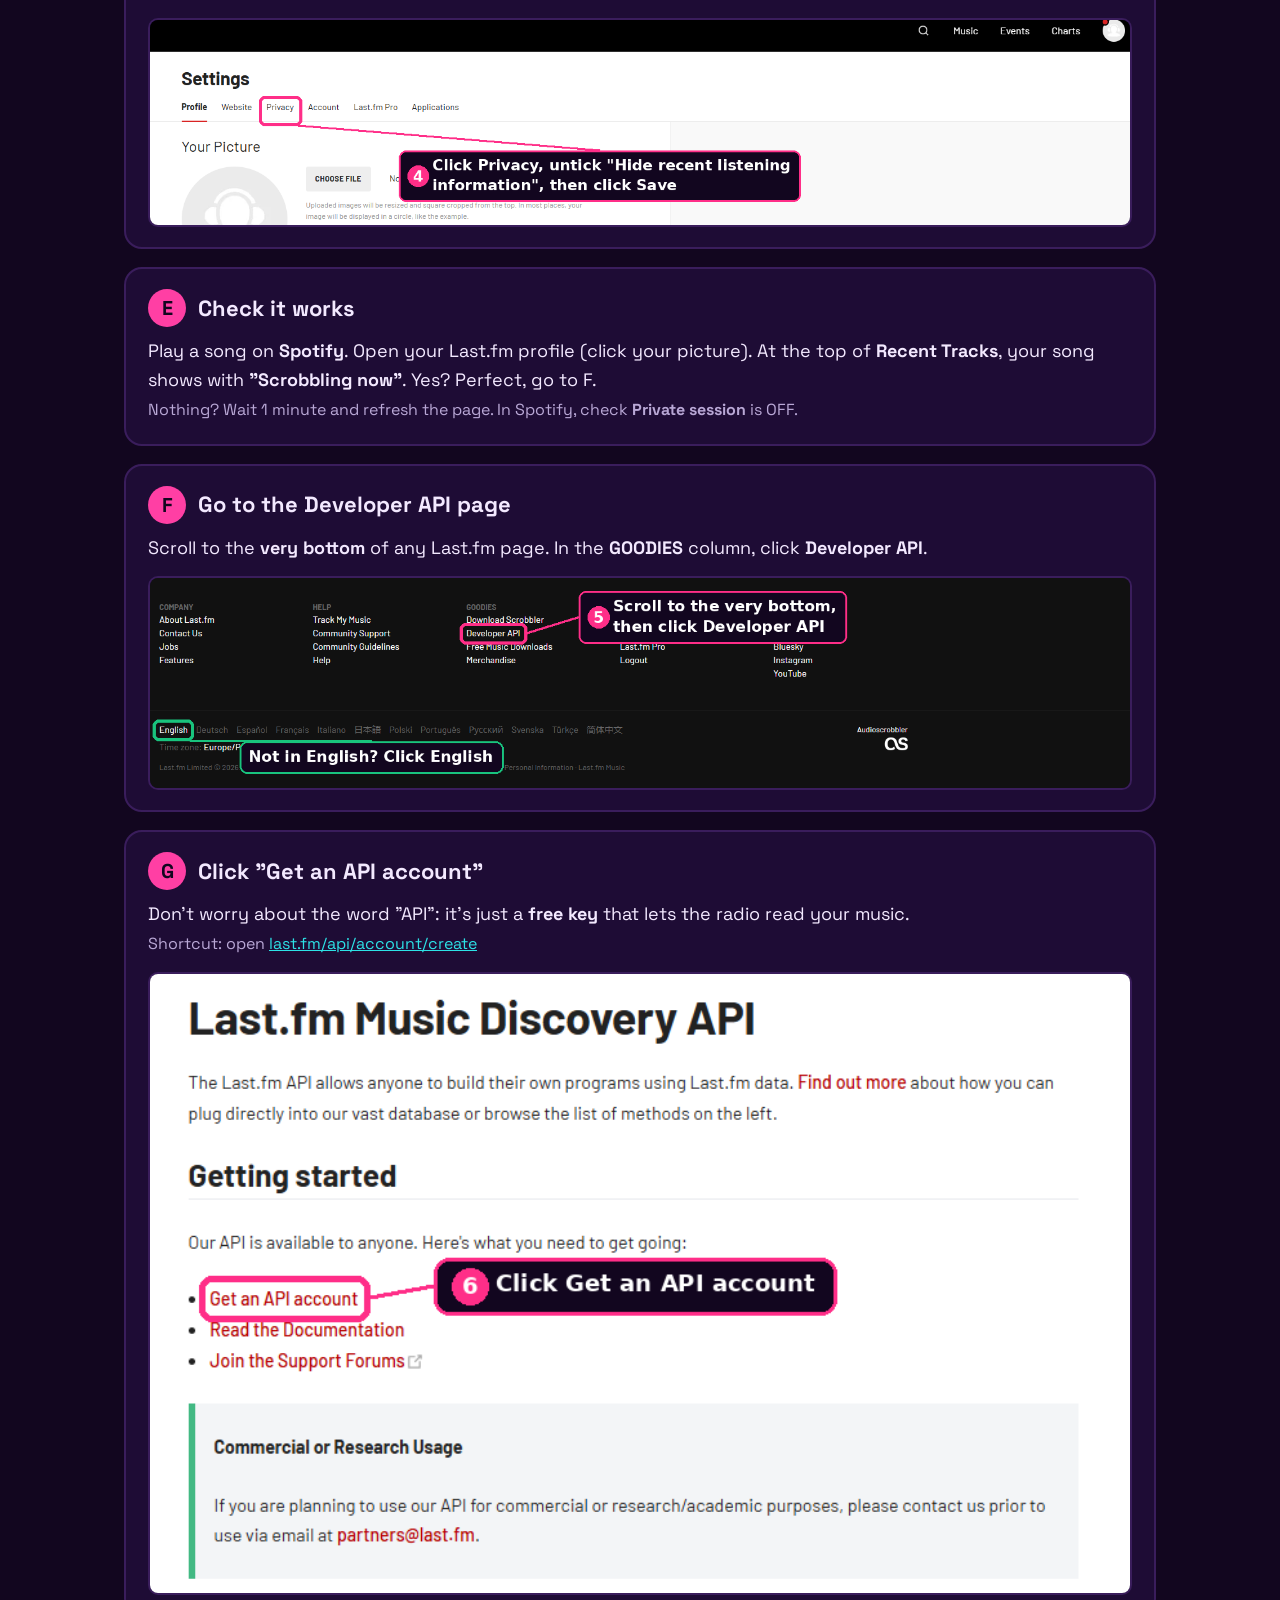
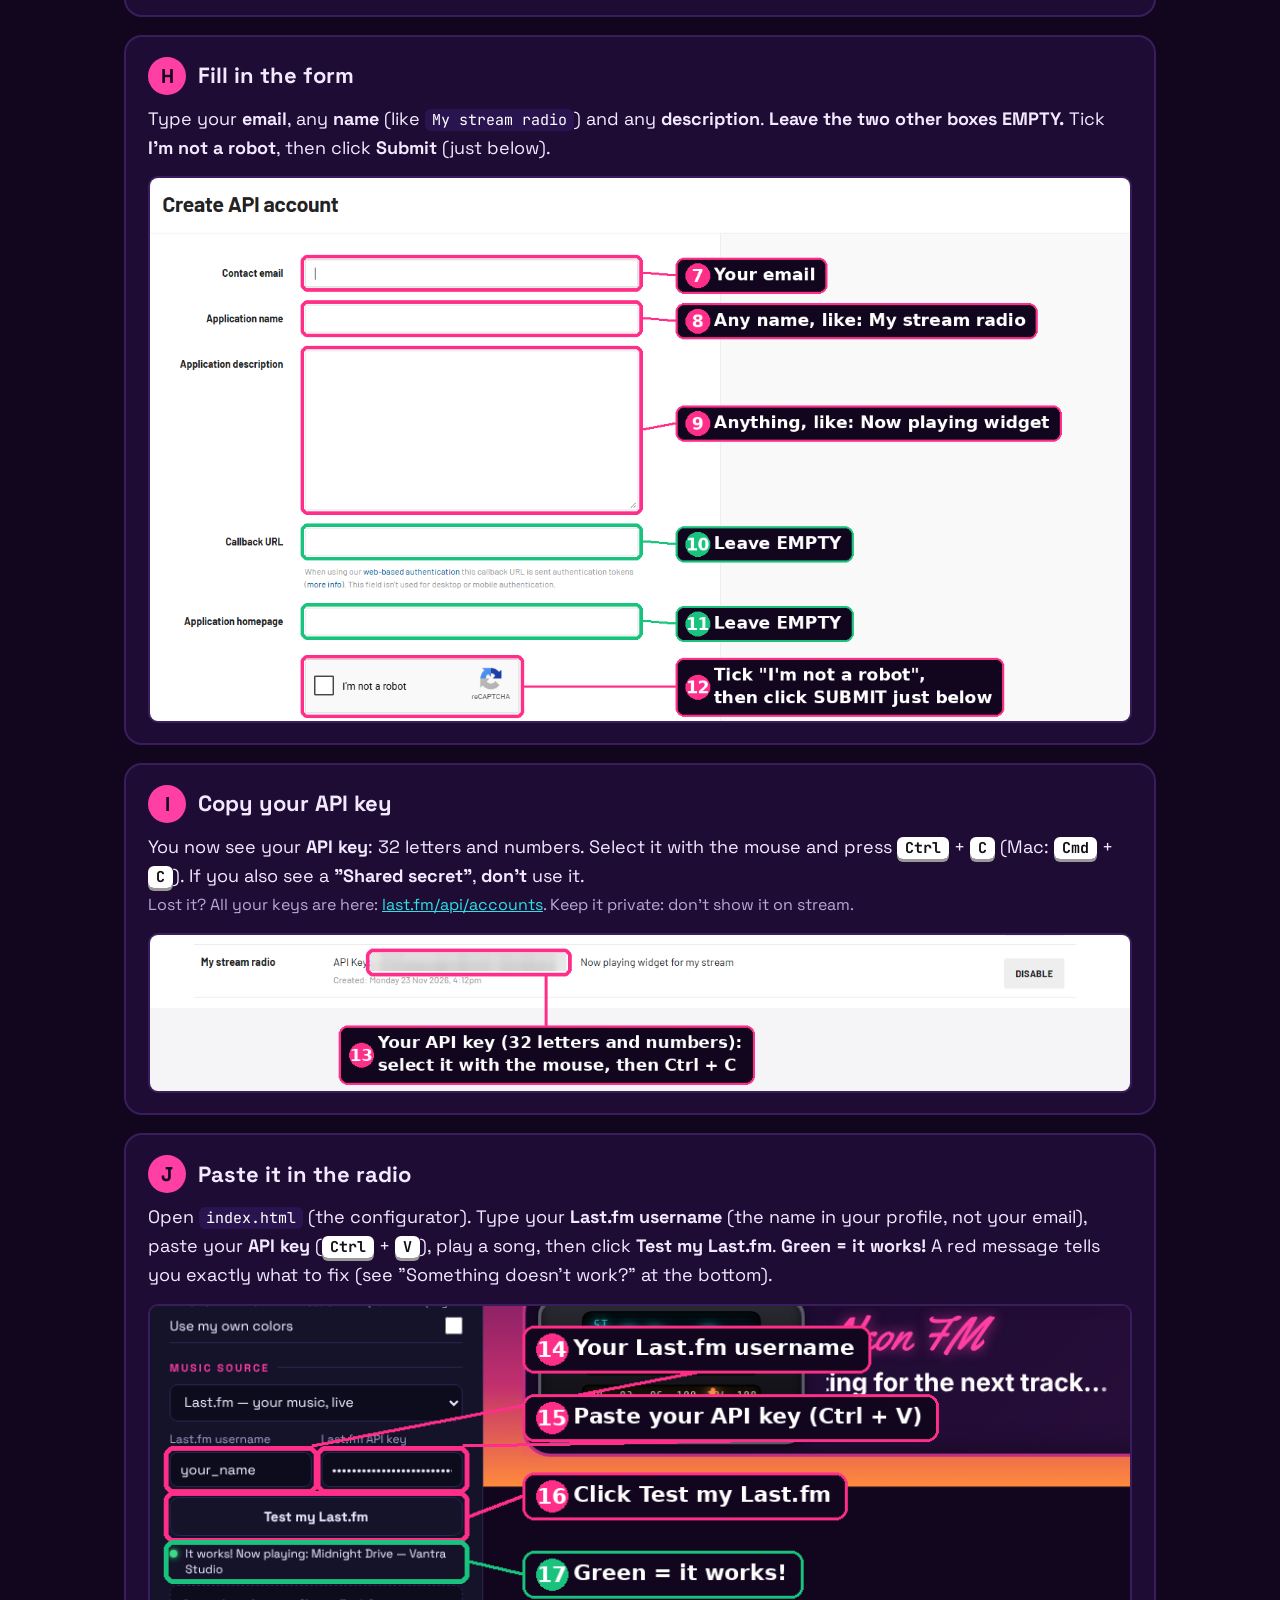
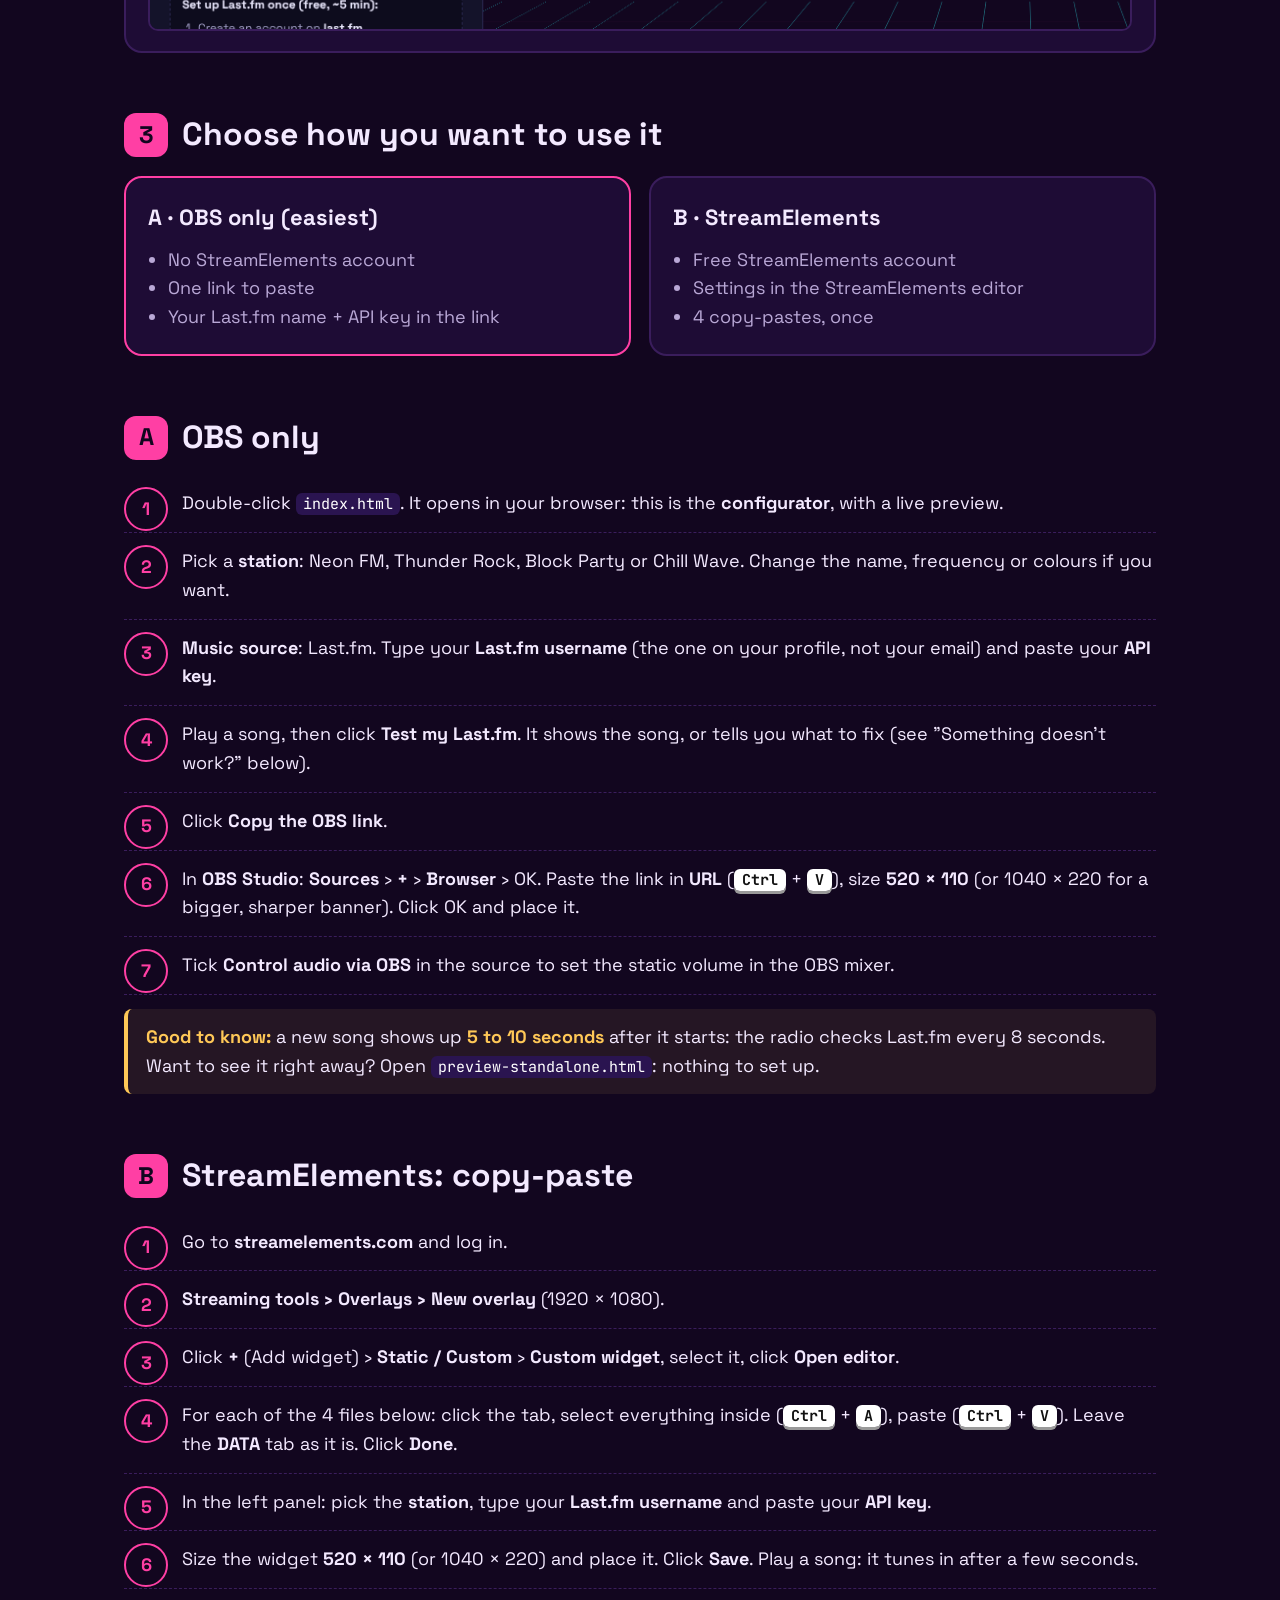
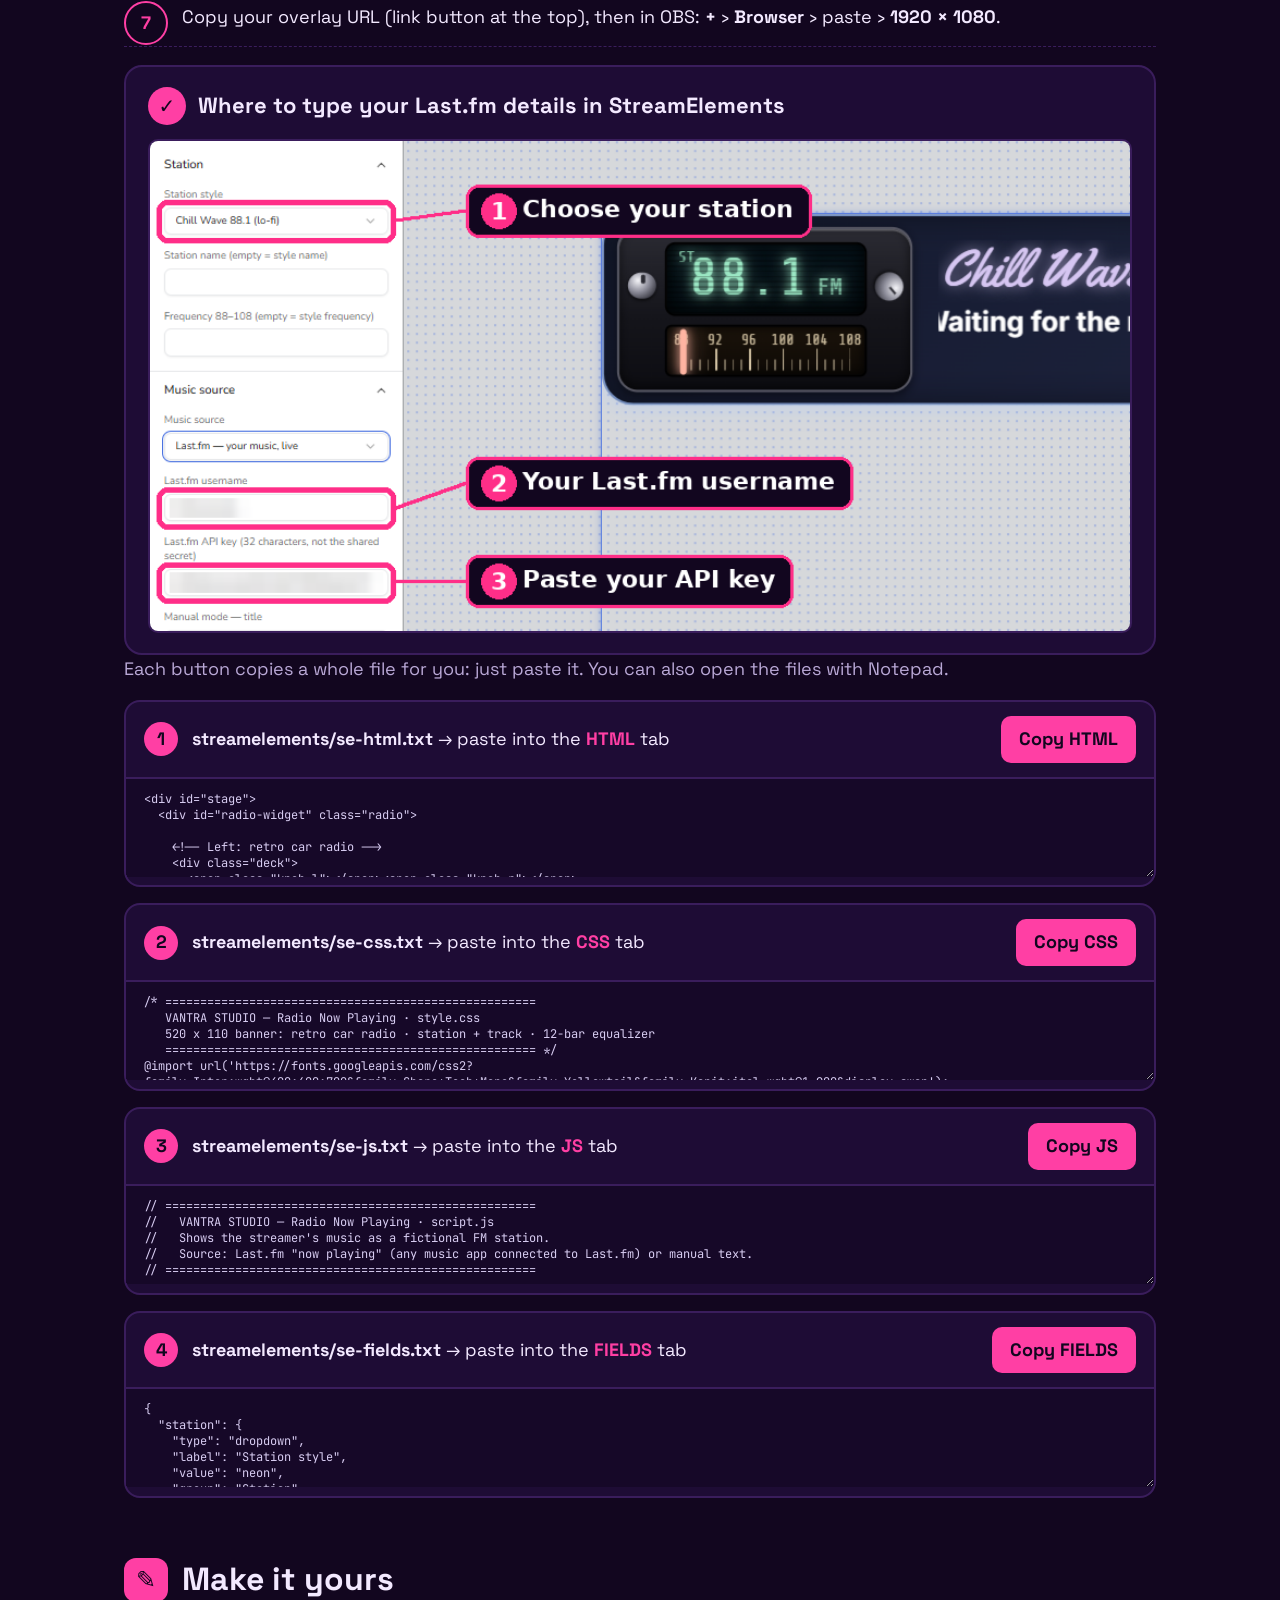
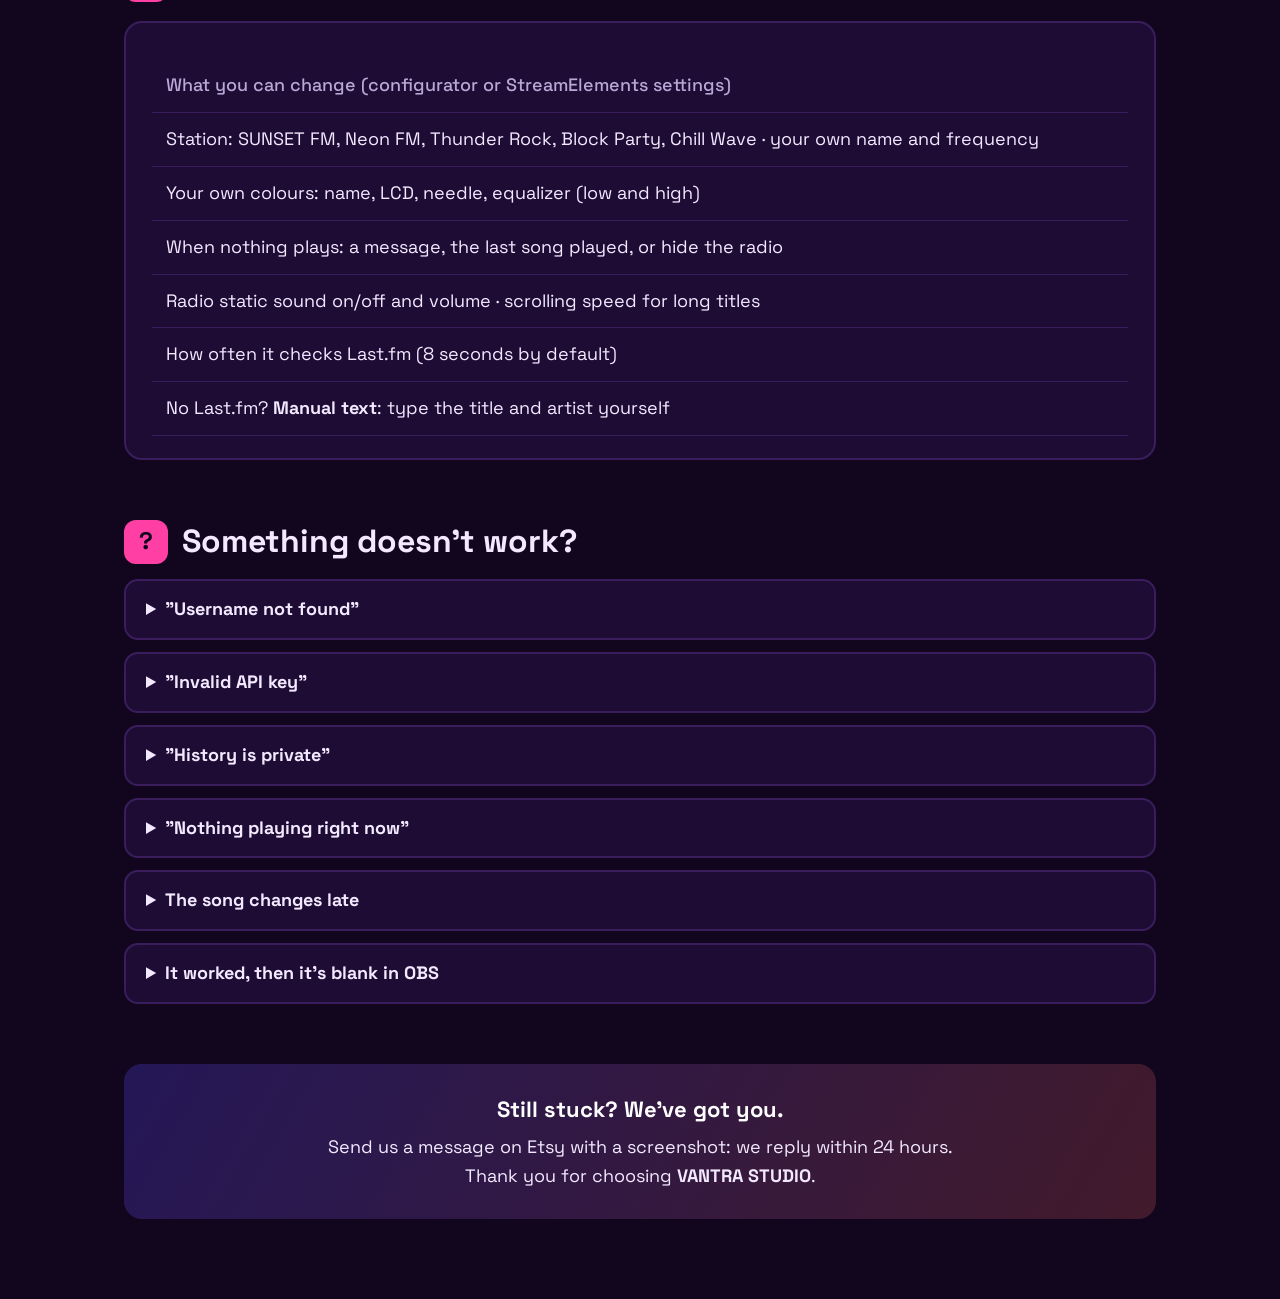
==== commit 1fd371cd: "Guide and tutorial: Last.fm setup step by step with annotated screenshots (personal details blurred)" ====
--- a/HOW-TO-USE.html
+++ b/HOW-TO-USE.html
@@ -44,6 +44,11 @@
 .copy button{font:inherit;font-weight:700;padding:9px 18px;border-radius:10px;border:0;background:var(--acc);color:#12061f;cursor:pointer}.copy button.done{background:#fff}
 .copy textarea{width:100%;height:100px;border:0;border-top:2px solid var(--line);background:#160828;color:#d8cdf2;font-family:'JetBrains Mono';font-size:12px;padding:12px 18px;resize:vertical}
 details{background:var(--card);border:2px solid var(--line);border-radius:14px;padding:14px 20px;margin-top:12px}summary{cursor:pointer;font-weight:700}details p{margin-top:8px;color:var(--muted)}
+.shot{margin-top:18px;background:var(--card);border:2px solid var(--line);border-radius:18px;padding:20px 22px}
+.shot-h{display:flex;align-items:center;gap:12px;font-size:22px;font-weight:700}
+.sn{display:inline-flex;width:38px;height:38px;border-radius:50%;background:var(--acc);color:#12061f;align-items:center;justify-content:center;font-size:20px;flex-shrink:0}
+.shot p{margin-top:10px}.shot .alt{color:var(--muted);font-size:16px}
+.shot img{display:block;width:100%;margin-top:14px;border-radius:10px;border:2px solid var(--line);background:#fff}
 .foot{margin-top:60px;padding:28px;border-radius:18px;background:linear-gradient(120deg,rgba(91,75,255,.25),rgba(255,107,91,.2));text-align:center}
 @media (max-width:820px){.hero,.methods{grid-template-columns:1fr}.hero h1{font-size:38px}.tree{font-size:13px}}
 </style>
@@ -79,16 +84,46 @@
 <div class="tip"><b>Tip:</b> put this folder somewhere safe, like <code>Documents</code>. The OBS links point to these files: if you move the folder, copy the links again.</div>
 
 <h2 id="lastfm"><span class="n">2</span>Connect your music to Last.fm (once)</h2>
-<p class="lead">The radio reads your music through <b>Last.fm</b> (free). You only do this once.</p>
-<ol class="steps">
-  <li>Create a free account on <b>last.fm</b>.</li>
-  <li><b>Spotify:</b> on last.fm, click your picture › <b>Settings</b> › <b>Applications</b>. On the <b>Spotify Scrobbling</b> line, click <b>Connect</b> and accept.</li>
-  <li>Play a song. Open your Last.fm profile: the song must appear at the top of <b>Recent Tracks</b> with <b>"Scrobbling now"</b>.</li>
-  <li><b>Settings › Privacy</b>: make sure <b>"Hide recent listening information"</b> is <b>unticked</b>.</li>
-  <li>Go to <code>last.fm/api/account/create</code>. Type your email, any application name (like <code>My stream radio</code>) and description. Leave <b>Callback URL</b> and <b>Homepage</b> empty. Click <b>Submit</b>.</li>
-  <li>Copy the <b>API key</b> (32 characters). <b>Not</b> the "Shared secret". Keep it private: don't show it on stream.</li>
-</ol>
-<div class="tip"><b>Spotify tip:</b> a <b>private session</b> in Spotify doesn't send anything to Last.fm. Turn it off if the radio stays empty.</div>
+<p class="lead">The radio finds your music through <b>Last.fm</b>. It's <b>free</b> and you do it <b>only once</b> (about 10 minutes). Follow the pictures: the <b style="color:#ff2e88">pink frames</b> show where to click, the <b style="color:#19c37d">green frames</b> are the right choice.</p>
+<div class="tip"><b>Before you start:</b> use a computer, not a phone. If Last.fm is not in English, scroll to the bottom of any Last.fm page and click <b>English</b>, so the buttons match these pictures.</div>
+
+<div class="shot"><div class="shot-h"><span class="sn">A</span>Create a free Last.fm account</div>
+<p>Open <a href="https://www.last.fm/join" target="_blank">last.fm/join</a>, fill in the form and confirm the email Last.fm sends you. Already have an account? Just log in.</p></div>
+
+<div class="shot"><div class="shot-h"><span class="sn">B</span>Open your Settings, then Applications</div>
+<p>Click <b>your picture</b> at the top right, then <b>Settings</b>. Then click the <b>Applications</b> tab.<br><span class="alt">Shortcut: open <a href="https://www.last.fm/settings/applications" target="_blank">last.fm/settings/applications</a></span></p>
+<img src="guide-images/lastfm-1-settings.png" alt="Last.fm settings: click your picture, then Applications"></div>
+
+<div class="shot"><div class="shot-h"><span class="sn">C</span>Connect Spotify (the right one!)</div>
+<p>There are <b>two</b> Spotify lines. Use <b>Spotify Scrobbling</b> (green), <b>not</b> Spotify Playback (red). Click <b>CONNECT</b>, a Spotify window opens: click <b>Agree</b>. When it's done, the button says <b>DISCONNECT</b>: that means it's connected. Don't click it!</p>
+<img src="guide-images/lastfm-2-spotify.png" alt="Click CONNECT on Spotify Scrobbling, not Spotify Playback"></div>
+
+<div class="shot"><div class="shot-h"><span class="sn">D</span>Make your music visible</div>
+<p>Still in Settings, click the <b>Privacy</b> tab. Find <b>"Hide recent listening information"</b>: the box must be <b>empty</b> (not ticked). Click <b>Save changes</b>.<br><span class="alt">Shortcut: <a href="https://www.last.fm/settings/privacy" target="_blank">last.fm/settings/privacy</a></span></p>
+<img src="guide-images/lastfm-3-privacy.png" alt="Click the Privacy tab"></div>
+
+<div class="shot"><div class="shot-h"><span class="sn">E</span>Check it works</div>
+<p>Play a song on <b>Spotify</b>. Open your Last.fm profile (click your picture). At the top of <b>Recent Tracks</b>, your song shows with <b>"Scrobbling now"</b>. Yes? Perfect, go to F.<br><span class="alt">Nothing? Wait 1 minute and refresh the page. In Spotify, check <b>Private session</b> is OFF.</span></p></div>
+
+<div class="shot"><div class="shot-h"><span class="sn">F</span>Go to the Developer API page</div>
+<p>Scroll to the <b>very bottom</b> of any Last.fm page. In the <b>GOODIES</b> column, click <b>Developer API</b>.</p>
+<img src="guide-images/lastfm-4-developer-api.png" alt="Click Developer API at the bottom of the page"></div>
+
+<div class="shot"><div class="shot-h"><span class="sn">G</span>Click "Get an API account"</div>
+<p>Don't worry about the word "API": it's just a <b>free key</b> that lets the radio read your music.<br><span class="alt">Shortcut: open <a href="https://www.last.fm/api/account/create" target="_blank">last.fm/api/account/create</a></span></p>
+<img src="guide-images/lastfm-5-get-api-account.png" alt="Click Get an API account"></div>
+
+<div class="shot"><div class="shot-h"><span class="sn">H</span>Fill in the form</div>
+<p>Type your <b>email</b>, any <b>name</b> (like <code>My stream radio</code>) and any <b>description</b>. <b>Leave the two other boxes EMPTY.</b> Tick <b>I'm not a robot</b>, then click <b>Submit</b> (just below).</p>
+<img src="guide-images/lastfm-6-form.png" alt="Fill in the Create API account form"></div>
+
+<div class="shot"><div class="shot-h"><span class="sn">I</span>Copy your API key</div>
+<p>You now see your <b>API key</b>: 32 letters and numbers. Select it with the mouse and press <kbd>Ctrl</kbd> + <kbd>C</kbd> (Mac: <kbd>Cmd</kbd> + <kbd>C</kbd>). If you also see a <b>"Shared secret"</b>, <b>don't</b> use it.<br><span class="alt">Lost it? All your keys are here: <a href="https://www.last.fm/api/accounts" target="_blank">last.fm/api/accounts</a>. Keep it private: don't show it on stream.</span></p>
+<img src="guide-images/lastfm-7-api-key.png" alt="Copy the API key"></div>
+
+<div class="shot"><div class="shot-h"><span class="sn">J</span>Paste it in the radio</div>
+<p>Open <code>index.html</code> (the configurator). Type your <b>Last.fm username</b> (the name in your profile, not your email), paste your <b>API key</b> (<kbd>Ctrl</kbd> + <kbd>V</kbd>), play a song, then click <b>Test my Last.fm</b>. <b>Green = it works!</b> A red message tells you exactly what to fix (see "Something doesn't work?" at the bottom).</p>
+<img src="guide-images/lastfm-8-configurator.png" alt="Paste your username and key, then Test my Last.fm"></div>
 
 <h2><span class="n">3</span>Choose how you want to use it</h2>
 <div class="methods">
@@ -118,6 +153,7 @@
   <li>Size the widget <b>520 × 110</b> (or 1040 × 220) and place it. Click <b>Save</b>. Play a song: it tunes in after a few seconds.</li>
   <li>Copy your overlay URL (link button at the top), then in OBS: <b>+</b> › <b>Browser</b> › paste › <b>1920 × 1080</b>.</li>
 </ol>
+<div class="shot"><div class="shot-h"><span class="sn">✓</span>Where to type your Last.fm details in StreamElements</div><img src="guide-images/lastfm-9-streamelements.png" alt="StreamElements widget settings: station, username, API key"></div>
 <p class="lead">Each button copies a whole file for you: just paste it. You can also open the files with Notepad.</p>
 <div class="copy"><div class="copy-head"><span class="num">1</span><div><b>streamelements/se-html.txt</b> → paste into the <b class="acc">HTML</b> tab</div>
     <button onclick="copyCode(0, this)">Copy HTML</button></div>
